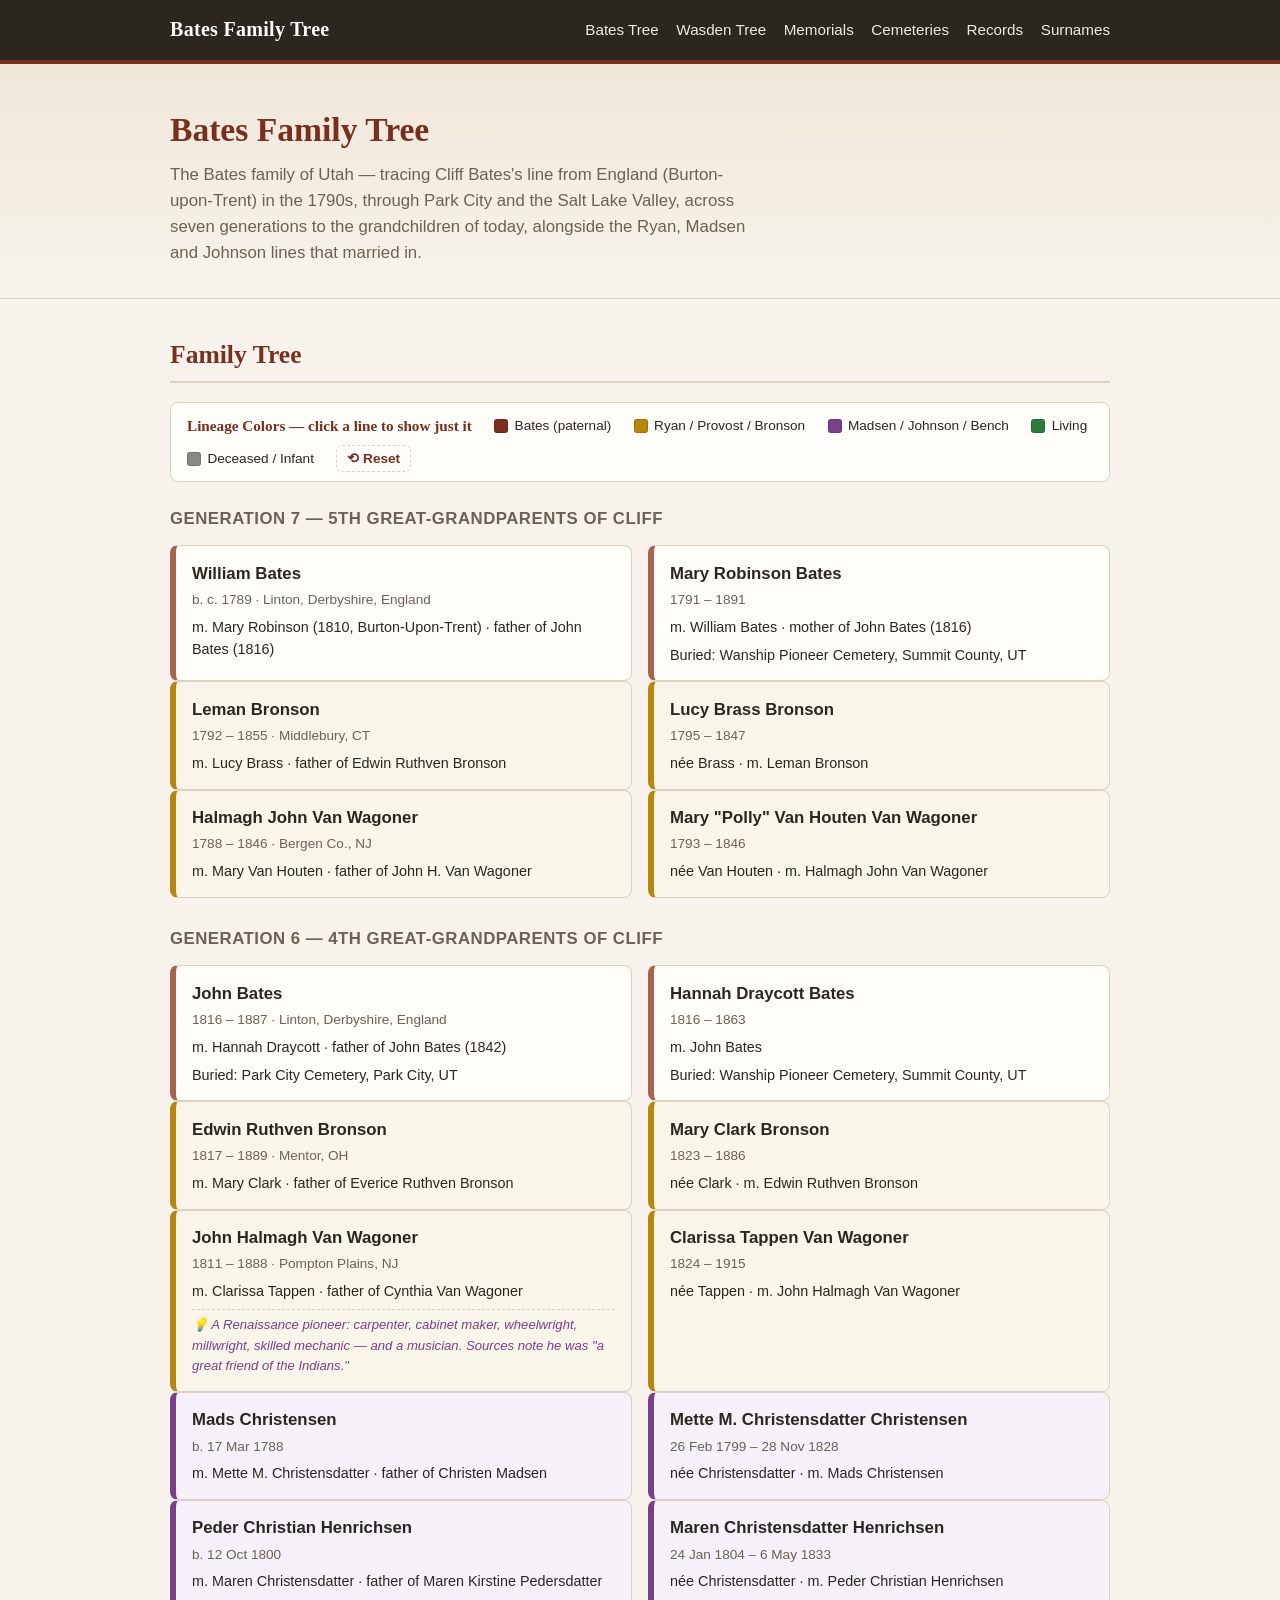
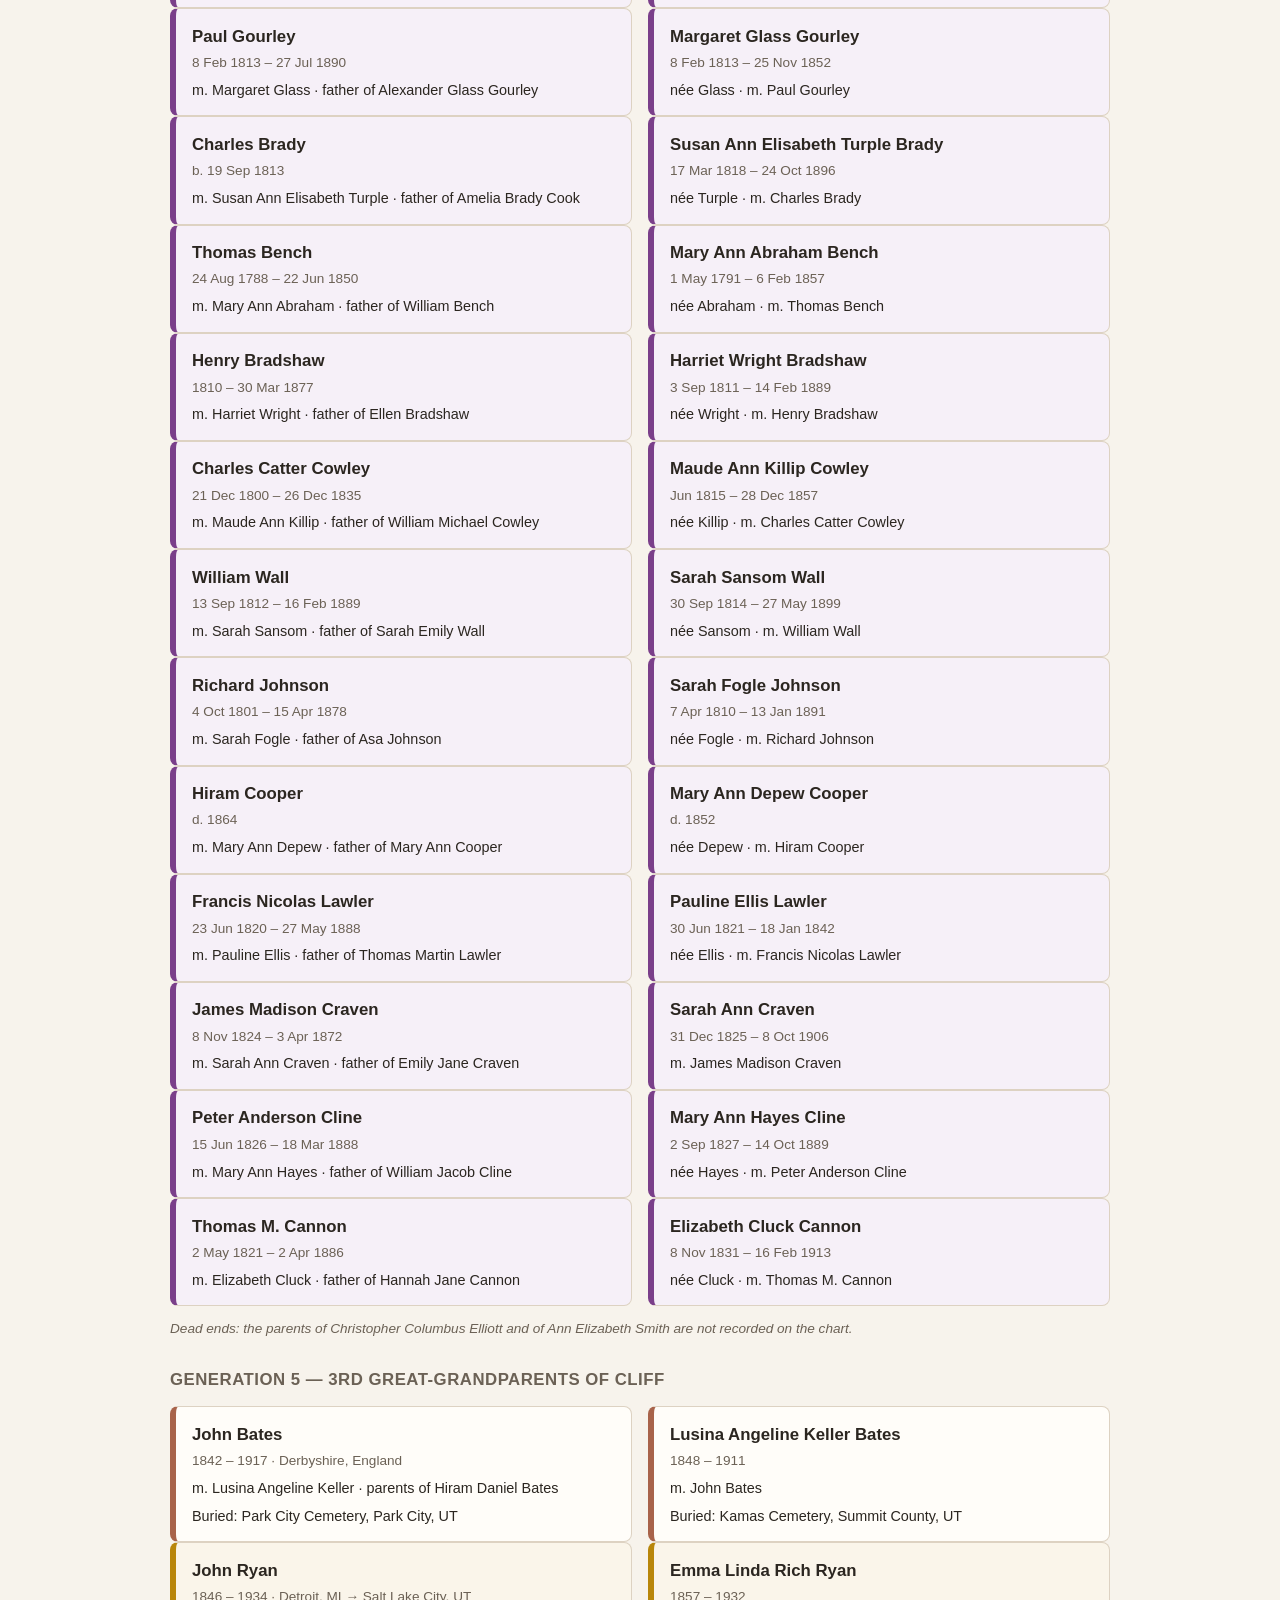
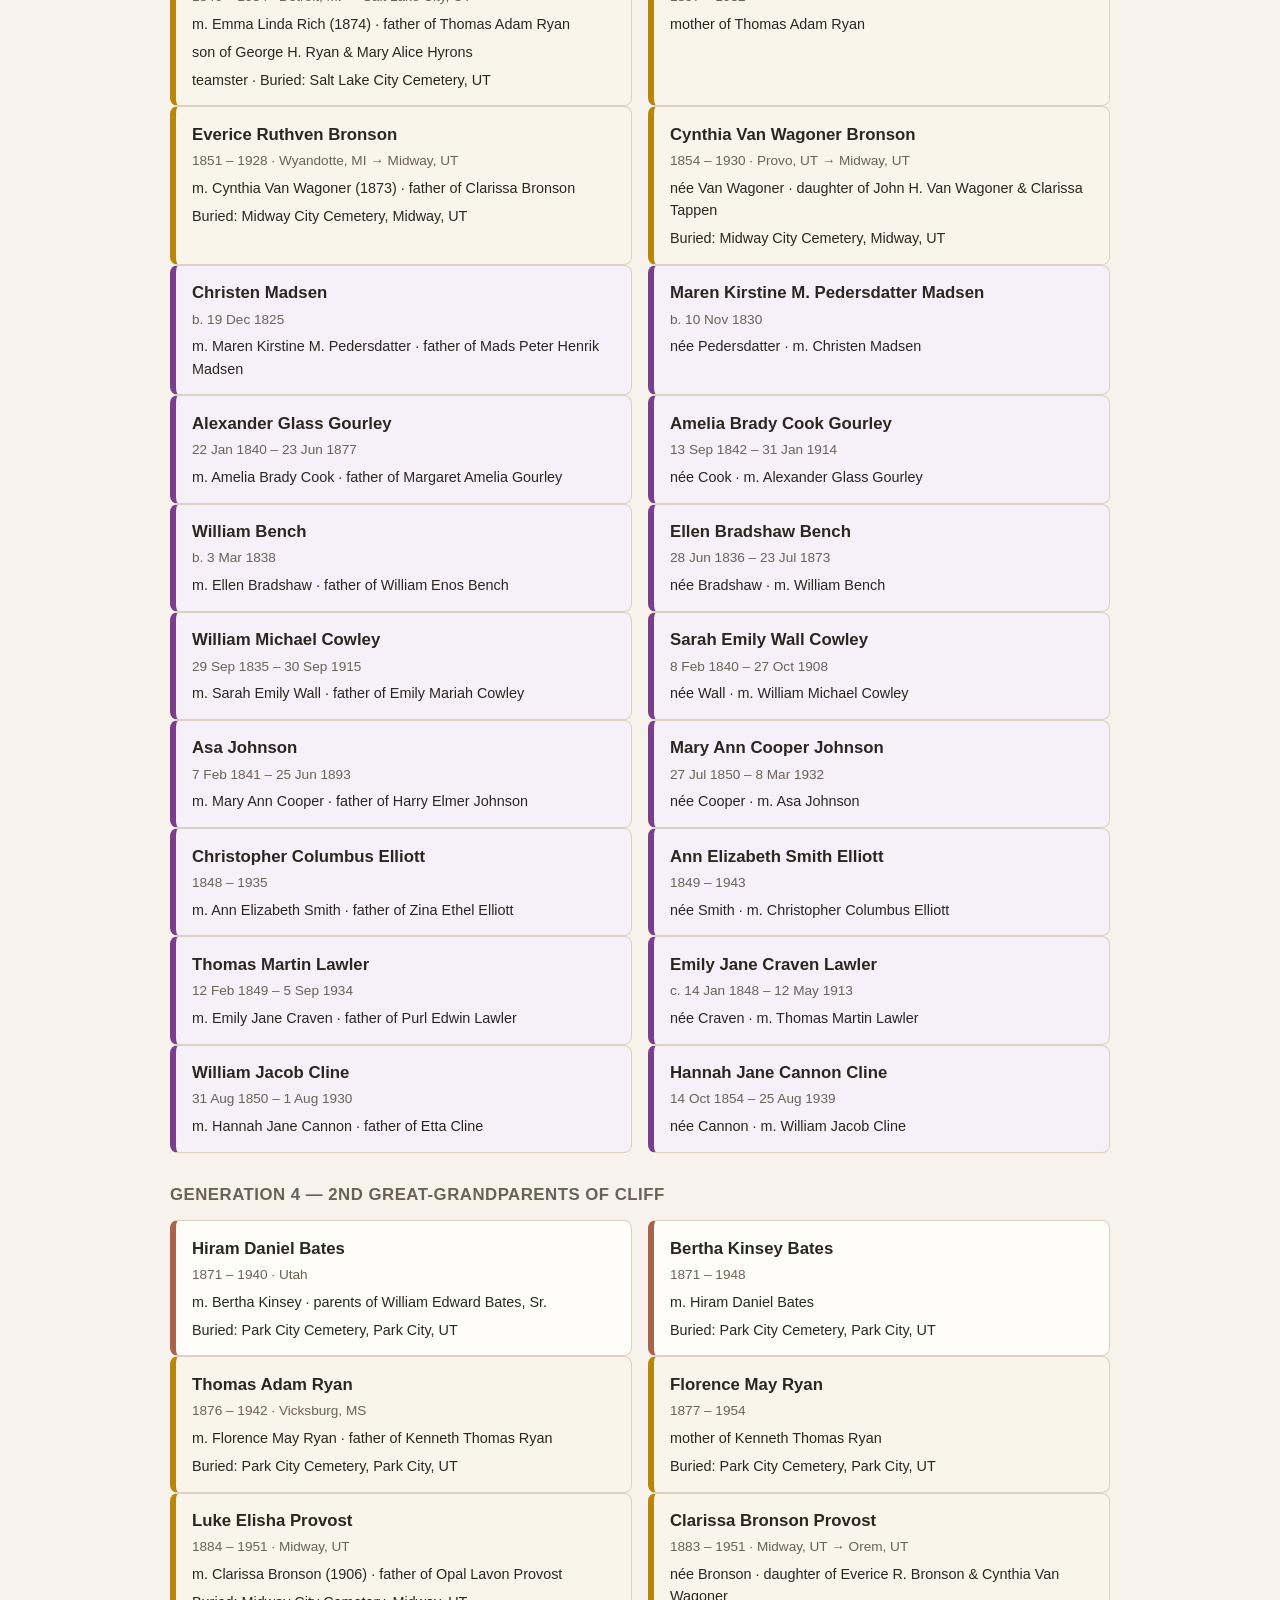
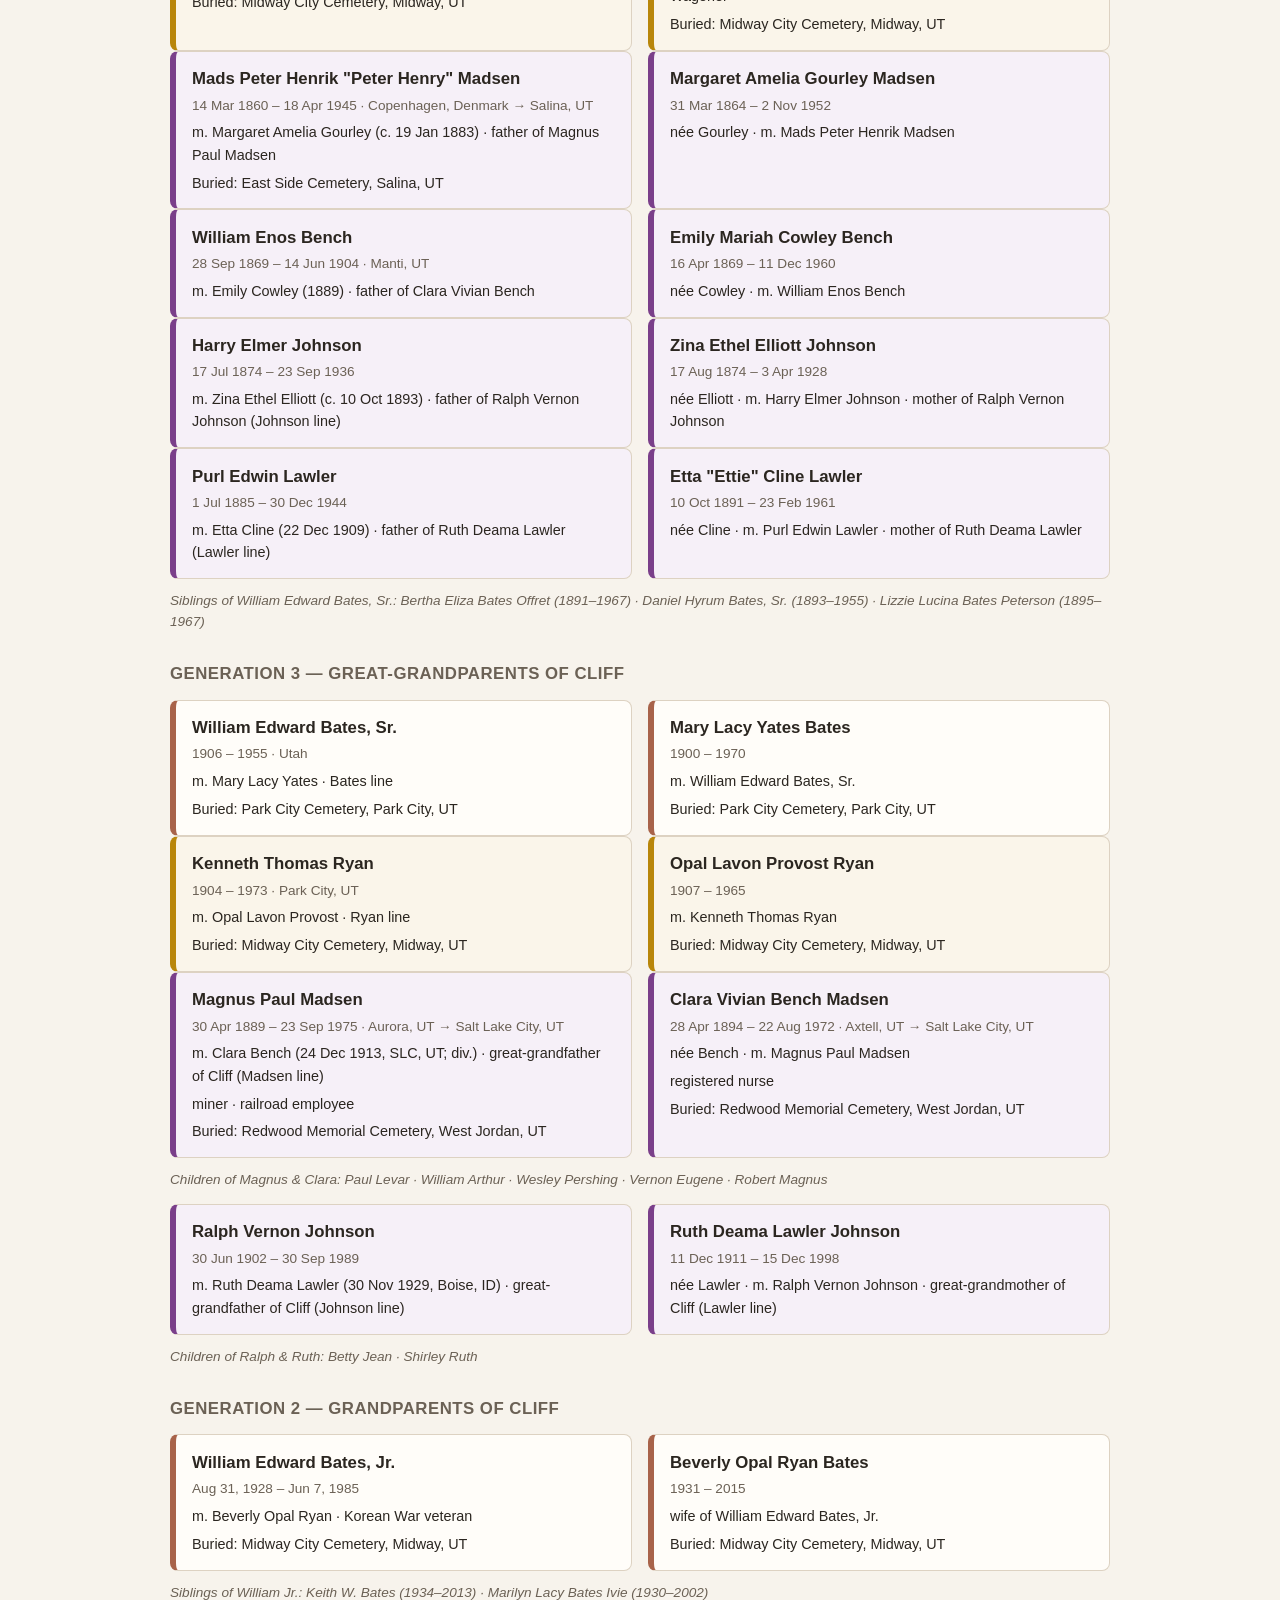
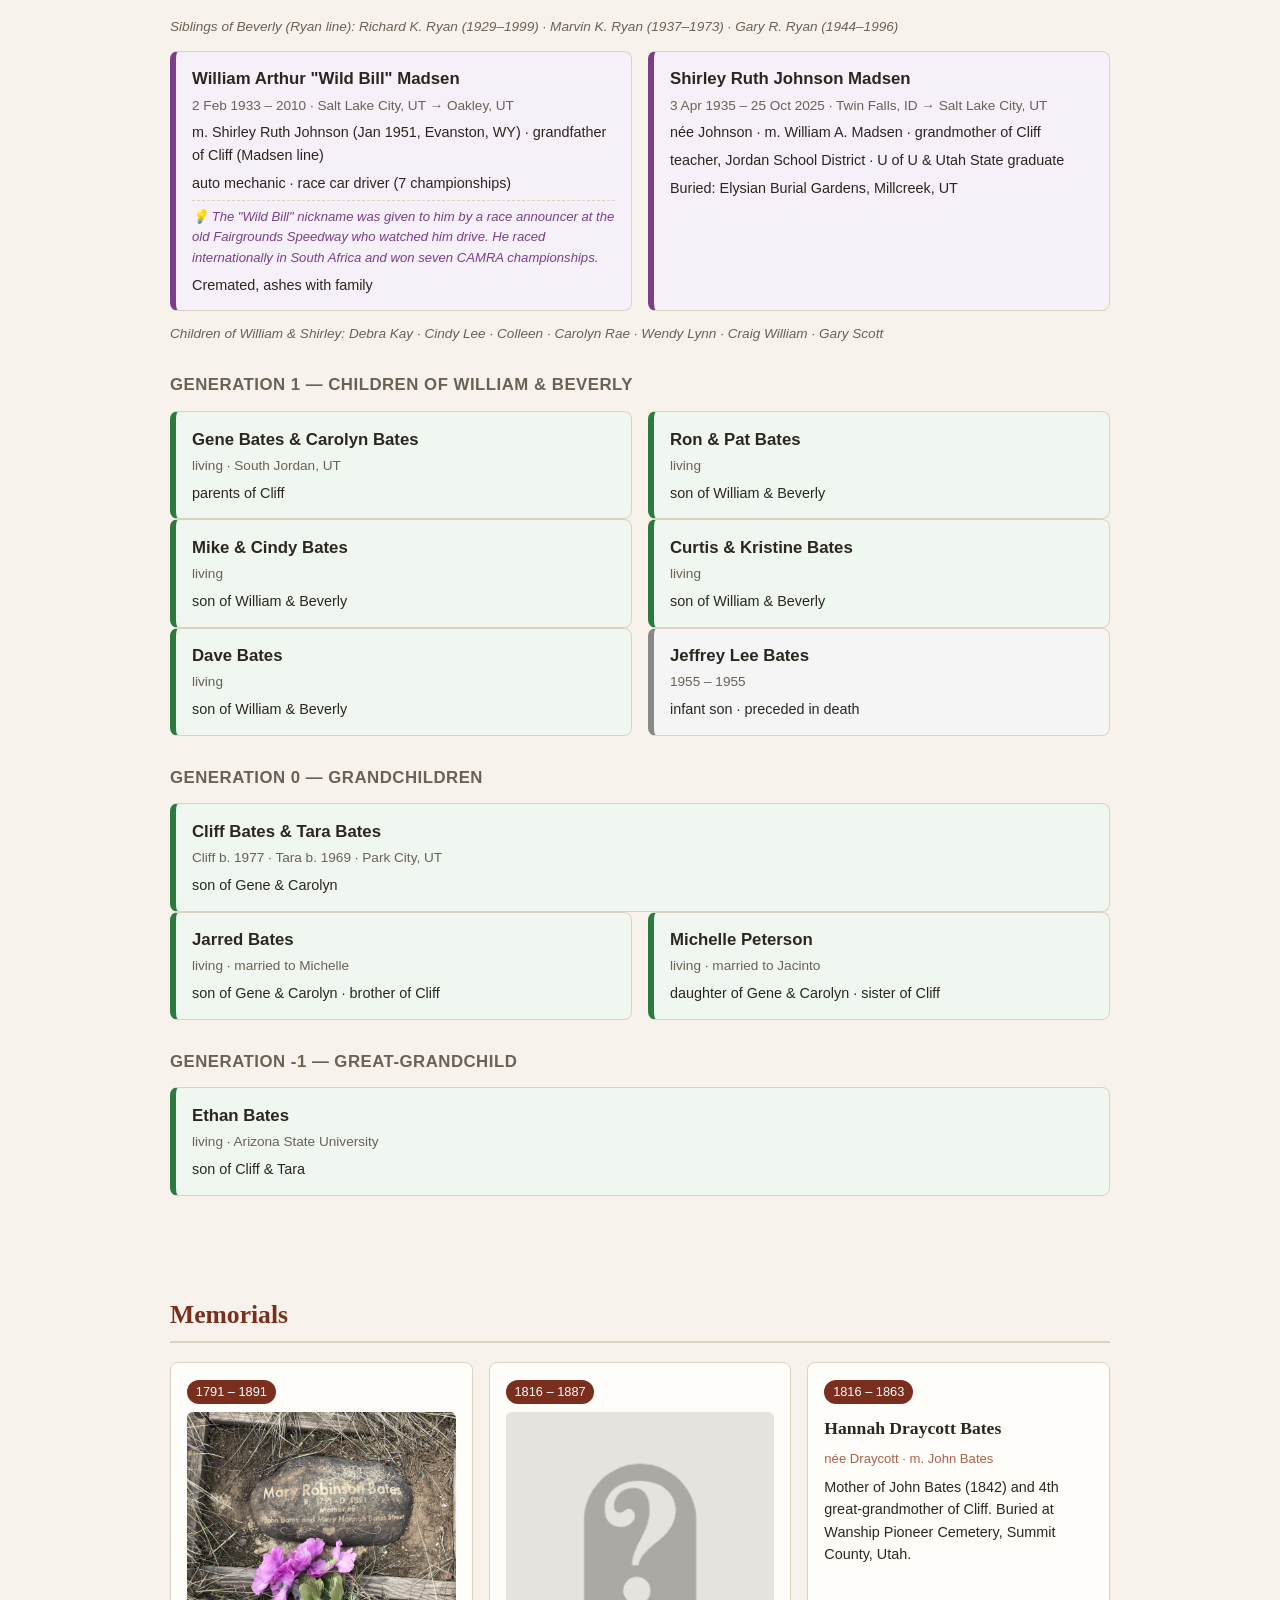
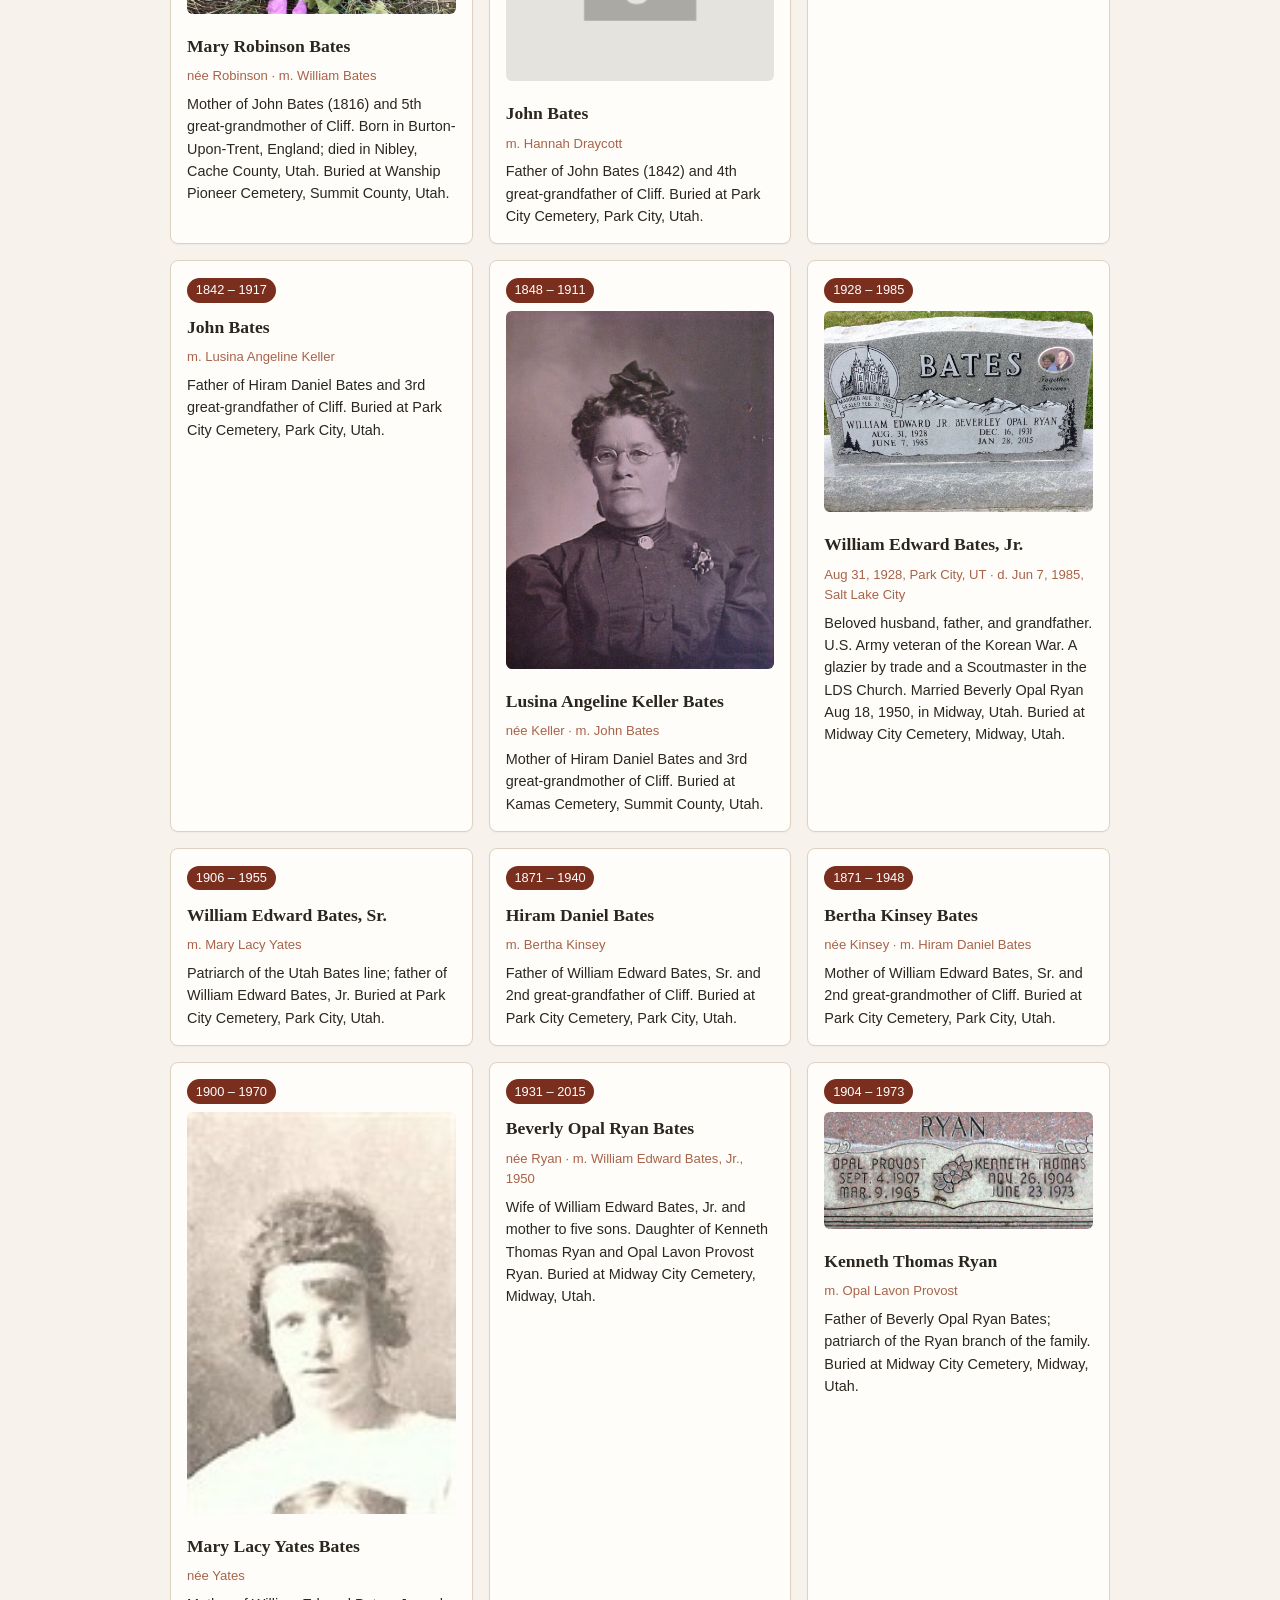
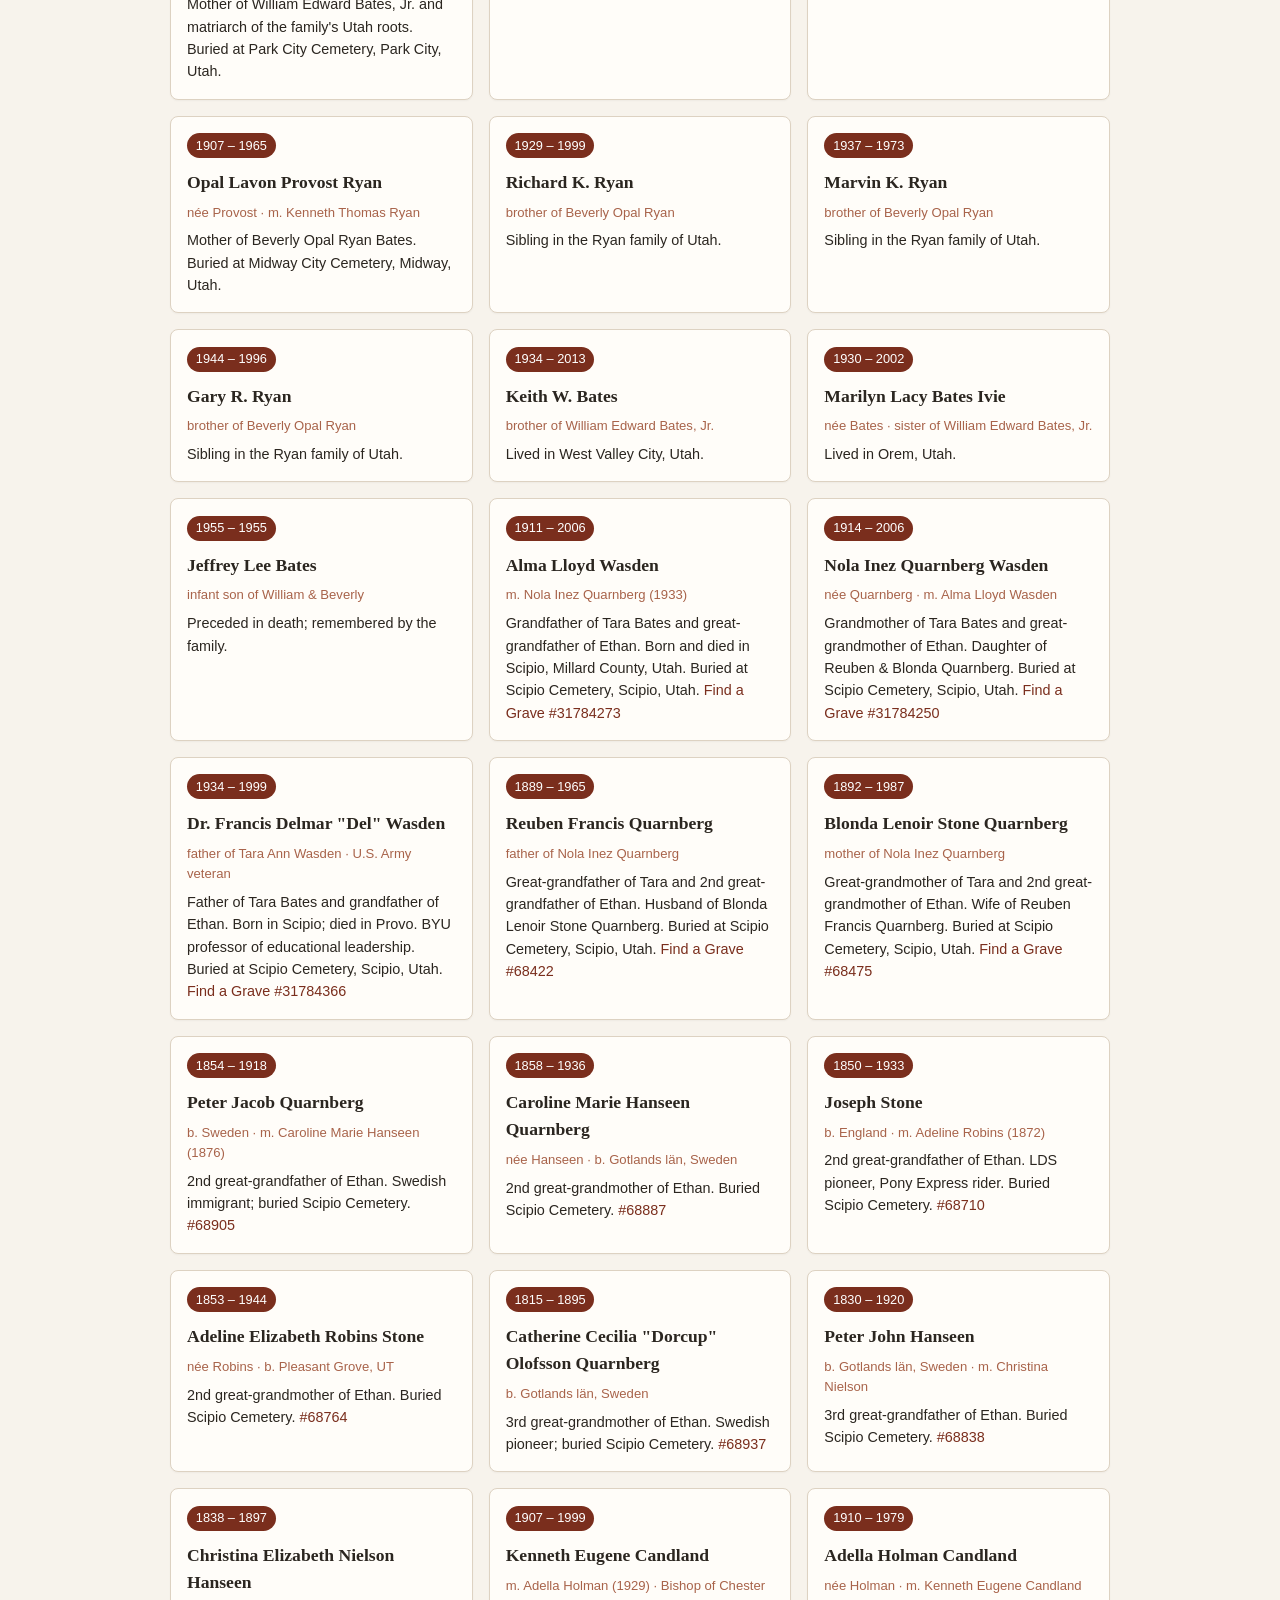
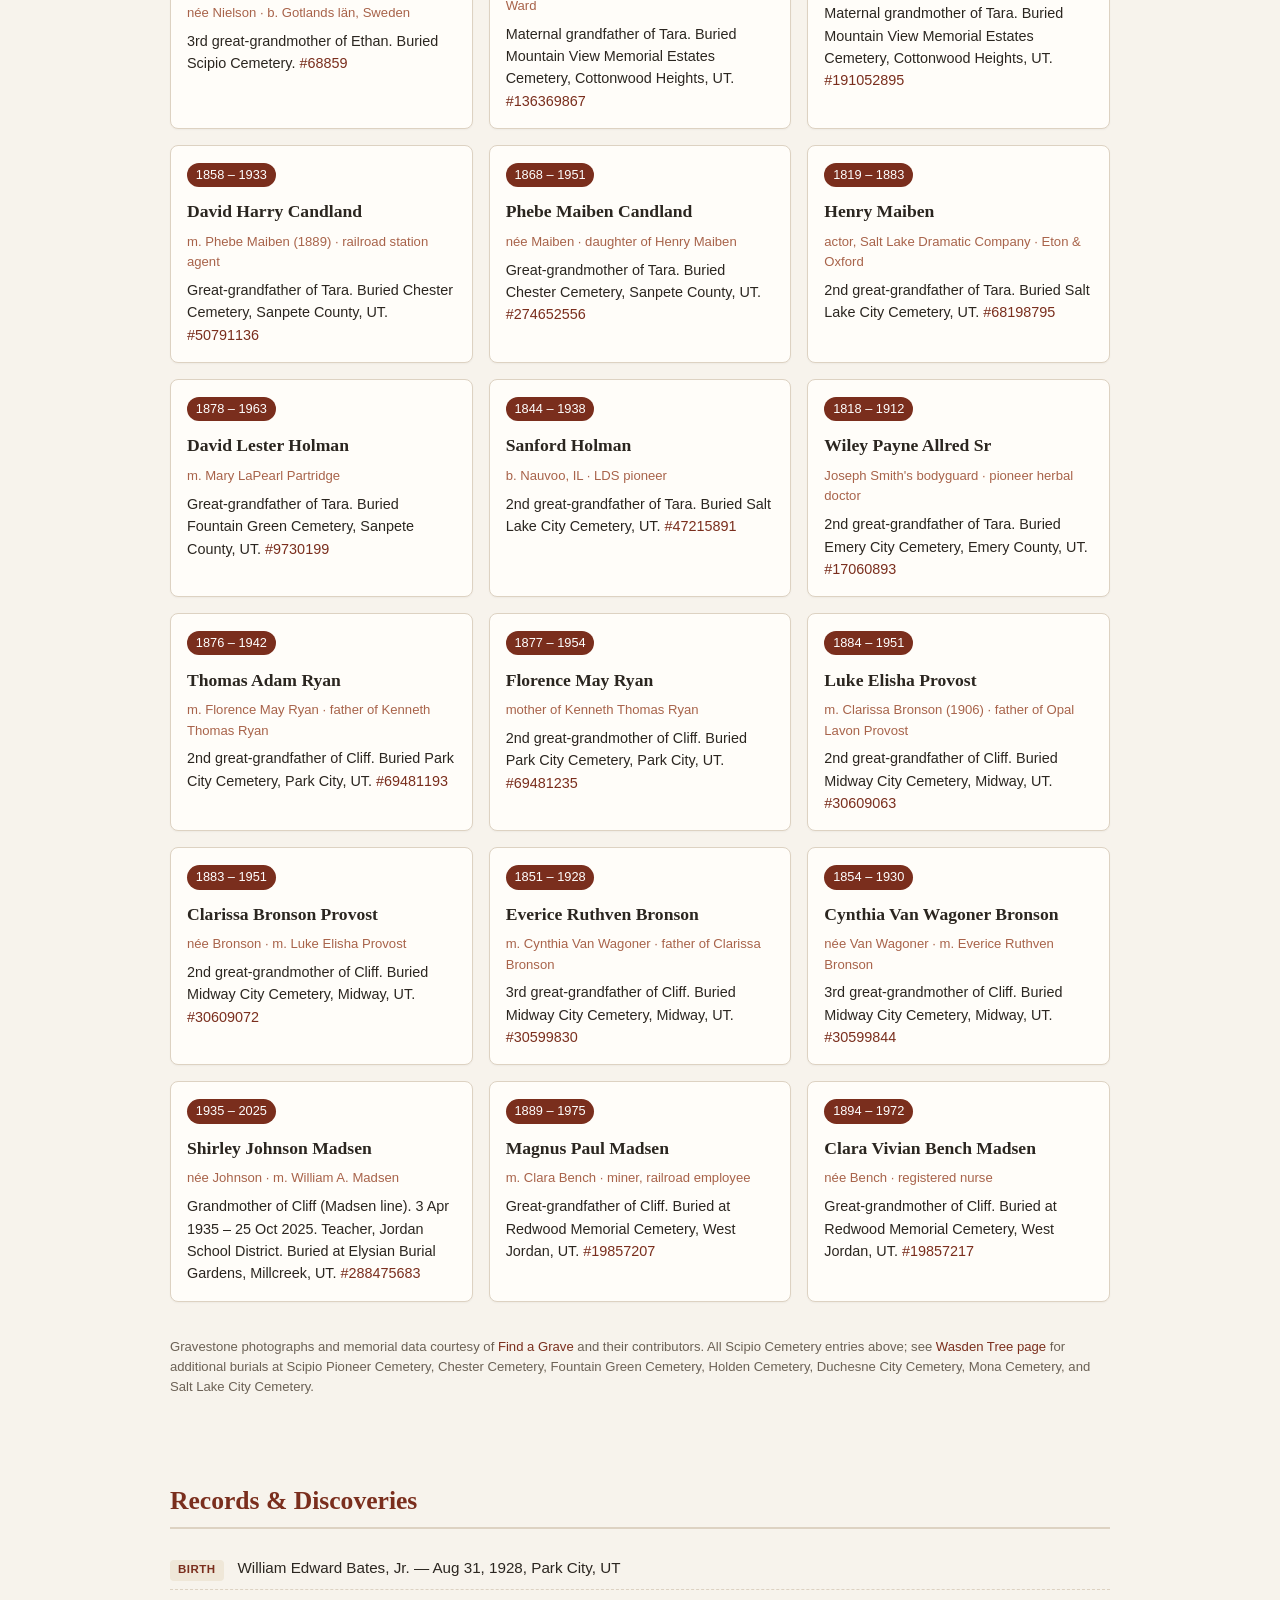
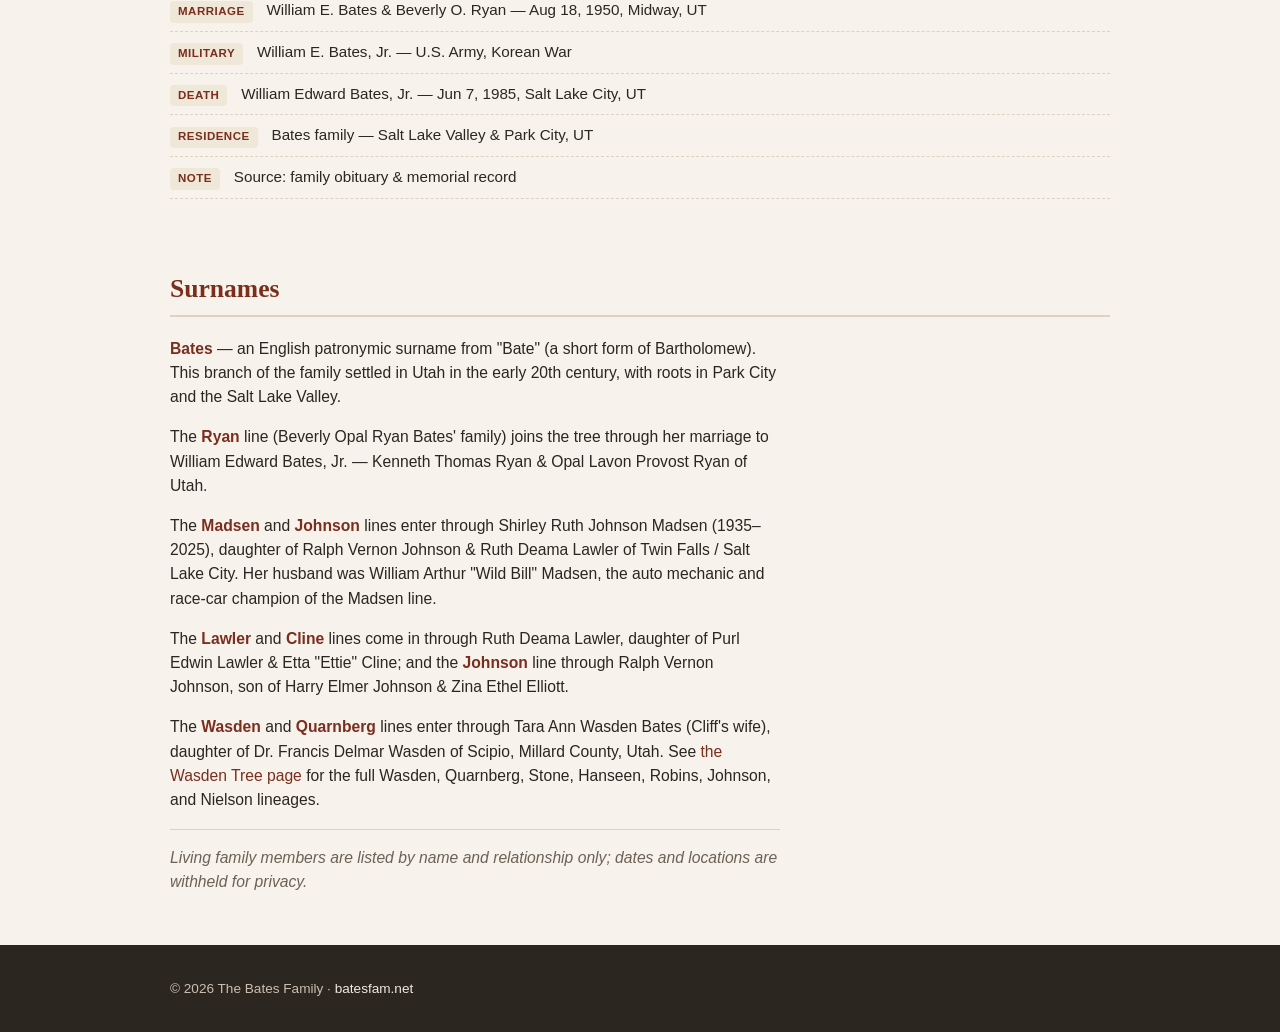
==== bates-family-tree.html @ 88d64c89 "Rename tree pages: genealogy.html -> bates-family-tree.html, tara-family.html -> wasden-family-tree." ====
<!DOCTYPE html>
<html lang="en">
<head>
  <meta charset="UTF-8" />
  <meta name="viewport" content="width=device-width, initial-scale=1.0" />
  <title>Bates Family Tree</title>
  <link rel="stylesheet" href="genealogy.css" />

<script data-goatcounter="https://cliffy2323.goatcounter.com/count" async src="//gc.zgo.at/count.js"></script></head>
<body>
  <header class="site-header">
    <div class="wrap">
      <a class="brand" href="/bates-family-tree.html">Bates Family Tree</a>
      <nav>
        <a href="#tree">Bates Tree</a>
        <a href="wasden-family-tree.html#tree">Wasden Tree</a>
        <a href="#memorials">Memorials</a>
        <a href="cemeteries.html">Cemeteries</a>
        <a href="#records">Records</a>
        <a href="#surnames">Surnames</a>
      </nav>
    </div>
  </header>

  <section class="hero">
    <div class="wrap">
      <h1>Bates Family Tree</h1>
      <p class="tagline">
        The Bates family of Utah — tracing Cliff Bates's line from England
        (Burton-upon-Trent) in the 1790s, through Park City and the Salt Lake
        Valley, across seven generations to the grandchildren of today, alongside
        the Ryan, Madsen and Johnson lines that married in.
      </p>
    </div>
  </section>

  <section id="tree" class="tree">
    <div class="wrap">
      <h2>Family Tree</h2>

      <div class="legend">
        <h4>Lineage Colors <span class="hint">— click a line to show just it</span></h4>
        <span data-line="bates"><i class="swatch-bates"></i> Bates (paternal)</span>
        <span data-line="ryan"><i class="swatch-ryan"></i> Ryan / Provost / Bronson</span>
        <span data-line="madsen"><i class="swatch-madsen"></i> Madsen / Johnson / Bench</span>
        <span data-line="living"><i class="swatch-living"></i> Living</span>
        <span data-line="deceased"><i class="swatch-deceased"></i> Deceased / Infant</span>
        <span class="legend-reset" title="Show all lines">⟲ Reset</span>
      </div>

      <div class="gen">
        <h3>Generation 7 — 5th Great-Grandparents of Cliff</h3>
        <div class="couple">
          <div class="node">
            <span class="name">William Bates</span>
            <span class="meta">b. c. 1789 · Linton, Derbyshire, England</span>
            <span class="rel">m. Mary Robinson (1810, Burton-Upon-Trent) · father of John Bates (1816)</span>
          </div>
          <div class="node">
            <span class="name">Mary Robinson Bates</span>
            <span class="meta">1791 – 1891</span>
            <span class="rel">m. William Bates · mother of John Bates (1816)</span>
            <span class="rel">Buried: Wanship Pioneer Cemetery, Summit County, UT</span>
          </div>
        </div>
        <div class="couple">
          <div class="node ryan">
            <span class="name">Leman Bronson</span>
            <span class="meta">1792 – 1855 · Middlebury, CT</span>
            <span class="rel">m. Lucy Brass · father of Edwin Ruthven Bronson</span>
          </div>
          <div class="node ryan">
            <span class="name">Lucy Brass Bronson</span>
            <span class="meta">1795 – 1847</span>
            <span class="rel">née Brass · m. Leman Bronson</span>
          </div>
        </div>
        <div class="couple">
          <div class="node ryan">
            <span class="name">Halmagh John Van Wagoner</span>
            <span class="meta">1788 – 1846 · Bergen Co., NJ</span>
            <span class="rel">m. Mary Van Houten · father of John H. Van Wagoner</span>
          </div>
          <div class="node ryan">
            <span class="name">Mary "Polly" Van Houten Van Wagoner</span>
            <span class="meta">1793 – 1846</span>
            <span class="rel">née Van Houten · m. Halmagh John Van Wagoner</span>
          </div>
        </div>
      </div>

      <div class="gen">
        <h3>Generation 6 — 4th Great-Grandparents of Cliff</h3>
        <div class="couple">
          <div class="node">
            <span class="name">John Bates</span>
            <span class="meta">1816 – 1887 · Linton, Derbyshire, England</span>
            <span class="rel">m. Hannah Draycott · father of John Bates (1842)</span>
            <span class="rel">Buried: Park City Cemetery, Park City, UT</span>
          </div>
          <div class="node">
            <span class="name">Hannah Draycott Bates</span>
            <span class="meta">1816 – 1863</span>
            <span class="rel">m. John Bates</span>
            <span class="rel">Buried: Wanship Pioneer Cemetery, Summit County, UT</span>
          </div>
        </div>
        <div class="couple">
          <div class="node ryan">
            <span class="name">Edwin Ruthven Bronson</span>
            <span class="meta">1817 – 1889 · Mentor, OH</span>
            <span class="rel">m. Mary Clark · father of Everice Ruthven Bronson</span>
          </div>
          <div class="node ryan">
            <span class="name">Mary Clark Bronson</span>
            <span class="meta">1823 – 1886</span>
            <span class="rel">née Clark · m. Edwin Ruthven Bronson</span>
          </div>
        </div>
        <div class="couple">
          <div class="node ryan">
            <span class="name">John Halmagh Van Wagoner</span>
            <span class="meta">1811 – 1888 · Pompton Plains, NJ</span>
            <span class="rel">m. Clarissa Tappen · father of Cynthia Van Wagoner</span>
            <span class="trivia">💡 A Renaissance pioneer: carpenter, cabinet maker, wheelwright, millwright, skilled mechanic — and a musician. Sources note he was "a great friend of the Indians."</span>
          </div>
          <div class="node ryan">
            <span class="name">Clarissa Tappen Van Wagoner</span>
            <span class="meta">1824 – 1915</span>
            <span class="rel">née Tappen · m. John Halmagh Van Wagoner</span>
          </div>
        </div>
        <div class="couple">
          <div class="node madsen">
            <span class="name">Mads Christensen</span>
            <span class="meta">b. 17 Mar 1788</span>
            <span class="rel">m. Mette M. Christensdatter · father of Christen Madsen</span>
          </div>
          <div class="node madsen">
            <span class="name">Mette M. Christensdatter Christensen</span>
            <span class="meta">26 Feb 1799 – 28 Nov 1828</span>
            <span class="rel">née Christensdatter · m. Mads Christensen</span>
          </div>
        </div>
        <div class="couple">
          <div class="node madsen">
            <span class="name">Peder Christian Henrichsen</span>
            <span class="meta">b. 12 Oct 1800</span>
            <span class="rel">m. Maren Christensdatter · father of Maren Kirstine Pedersdatter</span>
          </div>
          <div class="node madsen">
            <span class="name">Maren Christensdatter Henrichsen</span>
            <span class="meta">24 Jan 1804 – 6 May 1833</span>
            <span class="rel">née Christensdatter · m. Peder Christian Henrichsen</span>
          </div>
        </div>
        <div class="couple">
          <div class="node madsen">
            <span class="name">Paul Gourley</span>
            <span class="meta">8 Feb 1813 – 27 Jul 1890</span>
            <span class="rel">m. Margaret Glass · father of Alexander Glass Gourley</span>
          </div>
          <div class="node madsen">
            <span class="name">Margaret Glass Gourley</span>
            <span class="meta">8 Feb 1813 – 25 Nov 1852</span>
            <span class="rel">née Glass · m. Paul Gourley</span>
          </div>
        </div>
        <div class="couple">
          <div class="node madsen">
            <span class="name">Charles Brady</span>
            <span class="meta">b. 19 Sep 1813</span>
            <span class="rel">m. Susan Ann Elisabeth Turple · father of Amelia Brady Cook</span>
          </div>
          <div class="node madsen">
            <span class="name">Susan Ann Elisabeth Turple Brady</span>
            <span class="meta">17 Mar 1818 – 24 Oct 1896</span>
            <span class="rel">née Turple · m. Charles Brady</span>
          </div>
        </div>
        <div class="couple">
          <div class="node madsen">
            <span class="name">Thomas Bench</span>
            <span class="meta">24 Aug 1788 – 22 Jun 1850</span>
            <span class="rel">m. Mary Ann Abraham · father of William Bench</span>
          </div>
          <div class="node madsen">
            <span class="name">Mary Ann Abraham Bench</span>
            <span class="meta">1 May 1791 – 6 Feb 1857</span>
            <span class="rel">née Abraham · m. Thomas Bench</span>
          </div>
        </div>
        <div class="couple">
          <div class="node madsen">
            <span class="name">Henry Bradshaw</span>
            <span class="meta">1810 – 30 Mar 1877</span>
            <span class="rel">m. Harriet Wright · father of Ellen Bradshaw</span>
          </div>
          <div class="node madsen">
            <span class="name">Harriet Wright Bradshaw</span>
            <span class="meta">3 Sep 1811 – 14 Feb 1889</span>
            <span class="rel">née Wright · m. Henry Bradshaw</span>
          </div>
        </div>
        <div class="couple">
          <div class="node madsen">
            <span class="name">Charles Catter Cowley</span>
            <span class="meta">21 Dec 1800 – 26 Dec 1835</span>
            <span class="rel">m. Maude Ann Killip · father of William Michael Cowley</span>
          </div>
          <div class="node madsen">
            <span class="name">Maude Ann Killip Cowley</span>
            <span class="meta">Jun 1815 – 28 Dec 1857</span>
            <span class="rel">née Killip · m. Charles Catter Cowley</span>
          </div>
        </div>
        <div class="couple">
          <div class="node madsen">
            <span class="name">William Wall</span>
            <span class="meta">13 Sep 1812 – 16 Feb 1889</span>
            <span class="rel">m. Sarah Sansom · father of Sarah Emily Wall</span>
          </div>
          <div class="node madsen">
            <span class="name">Sarah Sansom Wall</span>
            <span class="meta">30 Sep 1814 – 27 May 1899</span>
            <span class="rel">née Sansom · m. William Wall</span>
          </div>
        </div>
        <div class="couple">
          <div class="node madsen">
            <span class="name">Richard Johnson</span>
            <span class="meta">4 Oct 1801 – 15 Apr 1878</span>
            <span class="rel">m. Sarah Fogle · father of Asa Johnson</span>
          </div>
          <div class="node madsen">
            <span class="name">Sarah Fogle Johnson</span>
            <span class="meta">7 Apr 1810 – 13 Jan 1891</span>
            <span class="rel">née Fogle · m. Richard Johnson</span>
          </div>
        </div>
        <div class="couple">
          <div class="node madsen">
            <span class="name">Hiram Cooper</span>
            <span class="meta">d. 1864</span>
            <span class="rel">m. Mary Ann Depew · father of Mary Ann Cooper</span>
          </div>
          <div class="node madsen">
            <span class="name">Mary Ann Depew Cooper</span>
            <span class="meta">d. 1852</span>
            <span class="rel">née Depew · m. Hiram Cooper</span>
          </div>
        </div>
        <div class="couple">
          <div class="node madsen">
            <span class="name">Francis Nicolas Lawler</span>
            <span class="meta">23 Jun 1820 – 27 May 1888</span>
            <span class="rel">m. Pauline Ellis · father of Thomas Martin Lawler</span>
          </div>
          <div class="node madsen">
            <span class="name">Pauline Ellis Lawler</span>
            <span class="meta">30 Jun 1821 – 18 Jan 1842</span>
            <span class="rel">née Ellis · m. Francis Nicolas Lawler</span>
          </div>
        </div>
        <div class="couple">
          <div class="node madsen">
            <span class="name">James Madison Craven</span>
            <span class="meta">8 Nov 1824 – 3 Apr 1872</span>
            <span class="rel">m. Sarah Ann Craven · father of Emily Jane Craven</span>
          </div>
          <div class="node madsen">
            <span class="name">Sarah Ann Craven</span>
            <span class="meta">31 Dec 1825 – 8 Oct 1906</span>
            <span class="rel">m. James Madison Craven</span>
          </div>
        </div>
        <div class="couple">
          <div class="node madsen">
            <span class="name">Peter Anderson Cline</span>
            <span class="meta">15 Jun 1826 – 18 Mar 1888</span>
            <span class="rel">m. Mary Ann Hayes · father of William Jacob Cline</span>
          </div>
          <div class="node madsen">
            <span class="name">Mary Ann Hayes Cline</span>
            <span class="meta">2 Sep 1827 – 14 Oct 1889</span>
            <span class="rel">née Hayes · m. Peter Anderson Cline</span>
          </div>
        </div>
        <div class="couple">
          <div class="node madsen">
            <span class="name">Thomas M. Cannon</span>
            <span class="meta">2 May 1821 – 2 Apr 1886</span>
            <span class="rel">m. Elizabeth Cluck · father of Hannah Jane Cannon</span>
          </div>
          <div class="node madsen">
            <span class="name">Elizabeth Cluck Cannon</span>
            <span class="meta">8 Nov 1831 – 16 Feb 1913</span>
            <span class="rel">née Cluck · m. Thomas M. Cannon</span>
          </div>
        </div>
        <p class="sibnote">Dead ends: the parents of Christopher Columbus Elliott and of Ann Elizabeth Smith are not recorded on the chart.</p>
      </div>

      <div class="gen">
        <h3>Generation 5 — 3rd Great-Grandparents of Cliff</h3>
        <div class="couple">
          <div class="node">
            <span class="name">John Bates</span>
            <span class="meta">1842 – 1917 · Derbyshire, England</span>
            <span class="rel">m. Lusina Angeline Keller · parents of Hiram Daniel Bates</span>
            <span class="rel">Buried: Park City Cemetery, Park City, UT</span>
          </div>
          <div class="node">
            <span class="name">Lusina Angeline Keller Bates</span>
            <span class="meta">1848 – 1911</span>
            <span class="rel">m. John Bates</span>
            <span class="rel">Buried: Kamas Cemetery, Summit County, UT</span>
          </div>
        </div>
        <div class="couple">
          <div class="node ryan">
            <span class="name">John Ryan</span>
            <span class="meta">1846 – 1934 · Detroit, MI → Salt Lake City, UT</span>
            <span class="rel">m. Emma Linda Rich (1874) · father of Thomas Adam Ryan</span>
            <span class="rel">son of George H. Ryan &amp; Mary Alice Hyrons</span>
            <span class="rel">teamster · Buried: Salt Lake City Cemetery, UT</span>
          </div>
          <div class="node ryan">
            <span class="name">Emma Linda Rich Ryan</span>
            <span class="meta">1857 – 1932</span>
            <span class="rel">mother of Thomas Adam Ryan</span>
          </div>
        </div>
        <div class="couple">
          <div class="node ryan">
            <span class="name">Everice Ruthven Bronson</span>
            <span class="meta">1851 – 1928 · Wyandotte, MI → Midway, UT</span>
            <span class="rel">m. Cynthia Van Wagoner (1873) · father of Clarissa Bronson</span>
            <span class="rel">Buried: Midway City Cemetery, Midway, UT</span>
          </div>
          <div class="node ryan">
            <span class="name">Cynthia Van Wagoner Bronson</span>
            <span class="meta">1854 – 1930 · Provo, UT → Midway, UT</span>
            <span class="rel">née Van Wagoner · daughter of John H. Van Wagoner &amp; Clarissa Tappen</span>
            <span class="rel">Buried: Midway City Cemetery, Midway, UT</span>
          </div>
        </div>
        <div class="couple">
          <div class="node madsen">
            <span class="name">Christen Madsen</span>
            <span class="meta">b. 19 Dec 1825</span>
            <span class="rel">m. Maren Kirstine M. Pedersdatter · father of Mads Peter Henrik Madsen</span>
          </div>
          <div class="node madsen">
            <span class="name">Maren Kirstine M. Pedersdatter Madsen</span>
            <span class="meta">b. 10 Nov 1830</span>
            <span class="rel">née Pedersdatter · m. Christen Madsen</span>
          </div>
        </div>
        <div class="couple">
          <div class="node madsen">
            <span class="name">Alexander Glass Gourley</span>
            <span class="meta">22 Jan 1840 – 23 Jun 1877</span>
            <span class="rel">m. Amelia Brady Cook · father of Margaret Amelia Gourley</span>
          </div>
          <div class="node madsen">
            <span class="name">Amelia Brady Cook Gourley</span>
            <span class="meta">13 Sep 1842 – 31 Jan 1914</span>
            <span class="rel">née Cook · m. Alexander Glass Gourley</span>
          </div>
        </div>
        <div class="couple">
          <div class="node madsen">
            <span class="name">William Bench</span>
            <span class="meta">b. 3 Mar 1838</span>
            <span class="rel">m. Ellen Bradshaw · father of William Enos Bench</span>
          </div>
          <div class="node madsen">
            <span class="name">Ellen Bradshaw Bench</span>
            <span class="meta">28 Jun 1836 – 23 Jul 1873</span>
            <span class="rel">née Bradshaw · m. William Bench</span>
          </div>
        </div>
        <div class="couple">
          <div class="node madsen">
            <span class="name">William Michael Cowley</span>
            <span class="meta">29 Sep 1835 – 30 Sep 1915</span>
            <span class="rel">m. Sarah Emily Wall · father of Emily Mariah Cowley</span>
          </div>
          <div class="node madsen">
            <span class="name">Sarah Emily Wall Cowley</span>
            <span class="meta">8 Feb 1840 – 27 Oct 1908</span>
            <span class="rel">née Wall · m. William Michael Cowley</span>
          </div>
        </div>
        <div class="couple">
          <div class="node madsen">
            <span class="name">Asa Johnson</span>
            <span class="meta">7 Feb 1841 – 25 Jun 1893</span>
            <span class="rel">m. Mary Ann Cooper · father of Harry Elmer Johnson</span>
          </div>
          <div class="node madsen">
            <span class="name">Mary Ann Cooper Johnson</span>
            <span class="meta">27 Jul 1850 – 8 Mar 1932</span>
            <span class="rel">née Cooper · m. Asa Johnson</span>
          </div>
        </div>
        <div class="couple">
          <div class="node madsen">
            <span class="name">Christopher Columbus Elliott</span>
            <span class="meta">1848 – 1935</span>
            <span class="rel">m. Ann Elizabeth Smith · father of Zina Ethel Elliott</span>
          </div>
          <div class="node madsen">
            <span class="name">Ann Elizabeth Smith Elliott</span>
            <span class="meta">1849 – 1943</span>
            <span class="rel">née Smith · m. Christopher Columbus Elliott</span>
          </div>
        </div>
        <div class="couple">
          <div class="node madsen">
            <span class="name">Thomas Martin Lawler</span>
            <span class="meta">12 Feb 1849 – 5 Sep 1934</span>
            <span class="rel">m. Emily Jane Craven · father of Purl Edwin Lawler</span>
          </div>
          <div class="node madsen">
            <span class="name">Emily Jane Craven Lawler</span>
            <span class="meta">c. 14 Jan 1848 – 12 May 1913</span>
            <span class="rel">née Craven · m. Thomas Martin Lawler</span>
          </div>
        </div>
        <div class="couple">
          <div class="node madsen">
            <span class="name">William Jacob Cline</span>
            <span class="meta">31 Aug 1850 – 1 Aug 1930</span>
            <span class="rel">m. Hannah Jane Cannon · father of Etta Cline</span>
          </div>
          <div class="node madsen">
            <span class="name">Hannah Jane Cannon Cline</span>
            <span class="meta">14 Oct 1854 – 25 Aug 1939</span>
            <span class="rel">née Cannon · m. William Jacob Cline</span>
          </div>
        </div>
      </div>

      <div class="gen">
        <h3>Generation 4 — 2nd Great-Grandparents of Cliff</h3>
        <div class="couple">
          <div class="node">
            <span class="name">Hiram Daniel Bates</span>
            <span class="meta">1871 – 1940 · Utah</span>
            <span class="rel">m. Bertha Kinsey · parents of William Edward Bates, Sr.</span>
            <span class="rel">Buried: Park City Cemetery, Park City, UT</span>
          </div>
          <div class="node">
            <span class="name">Bertha Kinsey Bates</span>
            <span class="meta">1871 – 1948</span>
            <span class="rel">m. Hiram Daniel Bates</span>
            <span class="rel">Buried: Park City Cemetery, Park City, UT</span>
          </div>
        </div>
        <div class="couple">
          <div class="node ryan">
            <span class="name">Thomas Adam Ryan</span>
            <span class="meta">1876 – 1942 · Vicksburg, MS</span>
            <span class="rel">m. Florence May Ryan · father of Kenneth Thomas Ryan</span>
            <span class="rel">Buried: Park City Cemetery, Park City, UT</span>
          </div>
          <div class="node ryan">
            <span class="name">Florence May Ryan</span>
            <span class="meta">1877 – 1954</span>
            <span class="rel">mother of Kenneth Thomas Ryan</span>
            <span class="rel">Buried: Park City Cemetery, Park City, UT</span>
          </div>
        </div>
        <div class="couple">
          <div class="node ryan">
            <span class="name">Luke Elisha Provost</span>
            <span class="meta">1884 – 1951 · Midway, UT</span>
            <span class="rel">m. Clarissa Bronson (1906) · father of Opal Lavon Provost</span>
            <span class="rel">Buried: Midway City Cemetery, Midway, UT</span>
          </div>
          <div class="node ryan">
            <span class="name">Clarissa Bronson Provost</span>
            <span class="meta">1883 – 1951 · Midway, UT → Orem, UT</span>
            <span class="rel">née Bronson · daughter of Everice R. Bronson &amp; Cynthia Van Wagoner</span>
            <span class="rel">Buried: Midway City Cemetery, Midway, UT</span>
          </div>
        </div>
        <div class="couple">
          <div class="node madsen">
            <span class="name">Mads Peter Henrik "Peter Henry" Madsen</span>
            <span class="meta">14 Mar 1860 – 18 Apr 1945 · Copenhagen, Denmark → Salina, UT</span>
            <span class="rel">m. Margaret Amelia Gourley (c. 19 Jan 1883) · father of Magnus Paul Madsen</span>
            <span class="rel">Buried: East Side Cemetery, Salina, UT</span>
          </div>
          <div class="node madsen">
            <span class="name">Margaret Amelia Gourley Madsen</span>
            <span class="meta">31 Mar 1864 – 2 Nov 1952</span>
            <span class="rel">née Gourley · m. Mads Peter Henrik Madsen</span>
          </div>
        </div>
        <div class="couple">
          <div class="node madsen">
            <span class="name">William Enos Bench</span>
            <span class="meta">28 Sep 1869 – 14 Jun 1904 · Manti, UT</span>
            <span class="rel">m. Emily Cowley (1889) · father of Clara Vivian Bench</span>
          </div>
          <div class="node madsen">
            <span class="name">Emily Mariah Cowley Bench</span>
            <span class="meta">16 Apr 1869 – 11 Dec 1960</span>
            <span class="rel">née Cowley · m. William Enos Bench</span>
          </div>
        </div>
        <div class="couple">
          <div class="node madsen">
            <span class="name">Harry Elmer Johnson</span>
            <span class="meta">17 Jul 1874 – 23 Sep 1936</span>
            <span class="rel">m. Zina Ethel Elliott (c. 10 Oct 1893) · father of Ralph Vernon Johnson (Johnson line)</span>
          </div>
          <div class="node madsen">
            <span class="name">Zina Ethel Elliott Johnson</span>
            <span class="meta">17 Aug 1874 – 3 Apr 1928</span>
            <span class="rel">née Elliott · m. Harry Elmer Johnson · mother of Ralph Vernon Johnson</span>
          </div>
        </div>
        <div class="couple">
          <div class="node madsen">
            <span class="name">Purl Edwin Lawler</span>
            <span class="meta">1 Jul 1885 – 30 Dec 1944</span>
            <span class="rel">m. Etta Cline (22 Dec 1909) · father of Ruth Deama Lawler (Lawler line)</span>
          </div>
          <div class="node madsen">
            <span class="name">Etta "Ettie" Cline Lawler</span>
            <span class="meta">10 Oct 1891 – 23 Feb 1961</span>
            <span class="rel">née Cline · m. Purl Edwin Lawler · mother of Ruth Deama Lawler</span>
          </div>
        </div>
        <p class="sibnote">Siblings of William Edward Bates, Sr.: Bertha Eliza Bates Offret (1891–1967) · Daniel Hyrum Bates, Sr. (1893–1955) · Lizzie Lucina Bates Peterson (1895–1967)</p>
      </div>

      <div class="gen">
        <h3>Generation 3 — Great-Grandparents of Cliff</h3>
        <div class="couple">
          <div class="node">
            <span class="name">William Edward Bates, Sr.</span>
            <span class="meta">1906 – 1955 · Utah</span>
            <span class="rel">m. Mary Lacy Yates · Bates line</span>
            <span class="rel">Buried: Park City Cemetery, Park City, UT</span>
          </div>
          <div class="node">
            <span class="name">Mary Lacy Yates Bates</span>
            <span class="meta">1900 – 1970</span>
            <span class="rel">m. William Edward Bates, Sr.</span>
            <span class="rel">Buried: Park City Cemetery, Park City, UT</span>
          </div>
        </div>
        <div class="couple">
          <div class="node ryan">
            <span class="name">Kenneth Thomas Ryan</span>
            <span class="meta">1904 – 1973 · Park City, UT</span>
            <span class="rel">m. Opal Lavon Provost · Ryan line</span>
            <span class="rel">Buried: Midway City Cemetery, Midway, UT</span>
          </div>
          <div class="node ryan">
            <span class="name">Opal Lavon Provost Ryan</span>
            <span class="meta">1907 – 1965</span>
            <span class="rel">m. Kenneth Thomas Ryan</span>
            <span class="rel">Buried: Midway City Cemetery, Midway, UT</span>
          </div>
        </div>
        <div class="couple">
          <div class="node madsen">
            <span class="name">Magnus Paul Madsen</span>
            <span class="meta">30 Apr 1889 – 23 Sep 1975 · Aurora, UT → Salt Lake City, UT</span>
            <span class="rel">m. Clara Bench (24 Dec 1913, SLC, UT; div.) · great-grandfather of Cliff (Madsen line)</span>
            <span class="rel">miner · railroad employee</span>
            <span class="rel">Buried: Redwood Memorial Cemetery, West Jordan, UT</span>
          </div>
          <div class="node madsen">
            <span class="name">Clara Vivian Bench Madsen</span>
            <span class="meta">28 Apr 1894 – 22 Aug 1972 · Axtell, UT → Salt Lake City, UT</span>
            <span class="rel">née Bench · m. Magnus Paul Madsen</span>
            <span class="rel">registered nurse</span>
            <span class="rel">Buried: Redwood Memorial Cemetery, West Jordan, UT</span>
          </div>
        </div>
        <p class="sibnote">Children of Magnus &amp; Clara: Paul Levar · William Arthur · Wesley Pershing · Vernon Eugene · Robert Magnus</p>
        <div class="couple">
          <div class="node madsen">
            <span class="name">Ralph Vernon Johnson</span>
            <span class="meta">30 Jun 1902 – 30 Sep 1989</span>
            <span class="rel">m. Ruth Deama Lawler (30 Nov 1929, Boise, ID) · great-grandfather of Cliff (Johnson line)</span>
          </div>
          <div class="node madsen">
            <span class="name">Ruth Deama Lawler Johnson</span>
            <span class="meta">11 Dec 1911 – 15 Dec 1998</span>
            <span class="rel">née Lawler · m. Ralph Vernon Johnson · great-grandmother of Cliff (Lawler line)</span>
          </div>
        </div>
        <p class="sibnote">Children of Ralph &amp; Ruth: Betty Jean · Shirley Ruth</p>
      </div>

      <div class="gen">
        <h3>Generation 2 — Grandparents of Cliff</h3>
        <div class="couple">
          <div class="node">
            <span class="name">William Edward Bates, Jr.</span>
            <span class="meta">Aug 31, 1928 – Jun 7, 1985</span>
            <span class="rel">m. Beverly Opal Ryan · Korean War veteran</span>
            <span class="rel">Buried: Midway City Cemetery, Midway, UT</span>
          </div>
          <div class="node">
            <span class="name">Beverly Opal Ryan Bates</span>
            <span class="meta">1931 – 2015</span>
            <span class="rel">wife of William Edward Bates, Jr.</span>
            <span class="rel">Buried: Midway City Cemetery, Midway, UT</span>
          </div>
        </div>
        <p class="sibnote">Siblings of William Jr.: Keith W. Bates (1934–2013) · Marilyn Lacy Bates Ivie (1930–2002)</p>
        <p class="sibnote">Siblings of Beverly (Ryan line): Richard K. Ryan (1929–1999) · Marvin K. Ryan (1937–1973) · Gary R. Ryan (1944–1996)</p>
        <div class="couple">
          <div class="node madsen">
            <span class="name">William Arthur "Wild Bill" Madsen</span>
            <span class="meta">2 Feb 1933 – 2010 · Salt Lake City, UT → Oakley, UT</span>
            <span class="rel">m. Shirley Ruth Johnson (Jan 1951, Evanston, WY) · grandfather of Cliff (Madsen line)</span>
            <span class="rel">auto mechanic · race car driver (7 championships)</span>
            <span class="trivia">💡 The "Wild Bill" nickname was given to him by a race announcer at the old Fairgrounds Speedway who watched him drive. He raced internationally in South Africa and won seven CAMRA championships.</span>
            <span class="rel">Cremated, ashes with family</span>
          </div>
          <div class="node madsen">
            <span class="name">Shirley Ruth Johnson Madsen</span>
            <span class="meta">3 Apr 1935 – 25 Oct 2025 · Twin Falls, ID → Salt Lake City, UT</span>
            <span class="rel">née Johnson · m. William A. Madsen · grandmother of Cliff</span>
            <span class="rel">teacher, Jordan School District · U of U &amp; Utah State graduate</span>
            <span class="rel">Buried: Elysian Burial Gardens, Millcreek, UT</span>
          </div>
        </div>
        <p class="sibnote">Children of William &amp; Shirley: Debra Kay · Cindy Lee · Colleen · Carolyn Rae · Wendy Lynn · Craig William · Gary Scott</p>
      </div>

      <div class="gen">
        <h3>Generation 1 — Children of William &amp; Beverly</h3>
        <div class="couple">
          <div class="node child">
            <span class="name">Gene Bates &amp; Carolyn Bates</span>
            <span class="meta">living · South Jordan, UT</span>
            <span class="rel">parents of Cliff</span>
          </div>
          <div class="node child">
            <span class="name">Ron &amp; Pat Bates</span>
            <span class="meta">living</span>
            <span class="rel">son of William &amp; Beverly</span>
          </div>
        </div>
        <div class="couple">
          <div class="node child">
            <span class="name">Mike &amp; Cindy Bates</span>
            <span class="meta">living</span>
            <span class="rel">son of William &amp; Beverly</span>
          </div>
          <div class="node child">
            <span class="name">Curtis &amp; Kristine Bates</span>
            <span class="meta">living</span>
            <span class="rel">son of William &amp; Beverly</span>
          </div>
        </div>
        <div class="couple">
          <div class="node child">
            <span class="name">Dave Bates</span>
            <span class="meta">living</span>
            <span class="rel">son of William &amp; Beverly</span>
          </div>
          <div class="node deceased">
            <span class="name">Jeffrey Lee Bates</span>
            <span class="meta">1955 – 1955</span>
            <span class="rel">infant son · preceded in death</span>
          </div>
        </div>
      </div>

      <div class="gen">
        <h3>Generation 0 — Grandchildren</h3>
        <div class="couple">
          <div class="node child">
            <span class="name">Cliff Bates &amp; Tara Bates</span>
            <span class="meta">Cliff b. 1977 · Tara b. 1969 · Park City, UT</span>
            <span class="rel">son of Gene &amp; Carolyn</span>
          </div>
        </div>
        <div class="couple">
          <div class="node child">
            <span class="name">Jarred Bates</span>
            <span class="meta">living · married to Michelle</span>
            <span class="rel">son of Gene &amp; Carolyn · brother of Cliff</span>
          </div>
          <div class="node child">
            <span class="name">Michelle Peterson</span>
            <span class="meta">living · married to Jacinto</span>
            <span class="rel">daughter of Gene &amp; Carolyn · sister of Cliff</span>
          </div>
        </div>
      </div>

      <div class="gen">
        <h3>Generation -1 — Great-Grandchild</h3>
        <div class="couple">
          <div class="node child">
            <span class="name">Ethan Bates</span>
            <span class="meta">living · Arizona State University</span>
            <span class="rel">son of Cliff &amp; Tara</span>
          </div>
        </div>
      </div>
    </div>
  </section>

  <section id="memorials" class="memorials">
    <div class="wrap">
      <h2>Memorials</h2>
      <div class="cards">
        <article class="card memorial">
          <div class="stone">1791 – 1891</div>
                    <img class="grave" src="images/mary_robinson_bates.jpeg" alt="Portrait of Mary Robinson Bates" loading="lazy" />
<h3>Mary Robinson Bates</h3>
          <p class="meta">née Robinson · m. William Bates</p>
          <p>Mother of John Bates (1816) and 5th great-grandmother of Cliff. Born in Burton-Upon-Trent, England; died in Nibley, Cache County, Utah. Buried at Wanship Pioneer Cemetery, Summit County, Utah.</p>
        </article>
        <article class="card memorial">
          <div class="stone">1816 – 1887</div>
                    <img class="grave" src="images/john_bates_1816.jpg" alt="Gravestone of John Bates (1816-1887)" loading="lazy" />
<h3>John Bates</h3>
          <p class="meta">m. Hannah Draycott</p>
          <p>Father of John Bates (1842) and 4th great-grandfather of Cliff. Buried at Park City Cemetery, Park City, Utah.</p>
        </article>
        <article class="card memorial">
          <div class="stone">1816 – 1863</div>
          <h3>Hannah Draycott Bates</h3>
          <p class="meta">née Draycott · m. John Bates</p>
          <p>Mother of John Bates (1842) and 4th great-grandmother of Cliff. Buried at Wanship Pioneer Cemetery, Summit County, Utah.</p>
        </article>
        <article class="card memorial">
          <div class="stone">1842 – 1917</div>
<h3>John Bates</h3>
          <p class="meta">m. Lusina Angeline Keller</p>
          <p>Father of Hiram Daniel Bates and 3rd great-grandfather of Cliff. Buried at Park City Cemetery, Park City, Utah.</p>
        </article>
        <article class="card memorial">
          <div class="stone">1848 – 1911</div>
                    <img class="grave" src="images/lusina_keller_bates.jpg" alt="Portrait of Lusina Angeline Keller Bates" loading="lazy" />
<h3>Lusina Angeline Keller Bates</h3>
          <p class="meta">née Keller · m. John Bates</p>
          <p>Mother of Hiram Daniel Bates and 3rd great-grandmother of Cliff. Buried at Kamas Cemetery, Summit County, Utah.</p>
        </article>
        <article class="card memorial">
          <div class="stone">1928 – 1985</div>
                    <img class="grave" src="images/william_bates_jr.jpg" alt="Gravestone of William Edward Bates, Jr." loading="lazy" />
<h3>William Edward Bates, Jr.</h3>
          <p class="meta">Aug 31, 1928, Park City, UT · d. Jun 7, 1985, Salt Lake City</p>
          <p>
            Beloved husband, father, and grandfather. U.S. Army veteran of the
            Korean War. A glazier by trade and a Scoutmaster in the LDS Church.
            Married Beverly Opal Ryan Aug 18, 1950, in Midway, Utah.
            Buried at Midway City Cemetery, Midway, Utah.
          </p>
        </article>
        <article class="card memorial">
          <div class="stone">1906 – 1955</div>
          <h3>William Edward Bates, Sr.</h3>
          <p class="meta">m. Mary Lacy Yates</p>
          <p>Patriarch of the Utah Bates line; father of William Edward Bates, Jr. Buried at Park City Cemetery, Park City, Utah.</p>
        </article>
        <article class="card memorial">
          <div class="stone">1871 – 1940</div>
          <h3>Hiram Daniel Bates</h3>
          <p class="meta">m. Bertha Kinsey</p>
          <p>Father of William Edward Bates, Sr. and 2nd great-grandfather of Cliff. Buried at Park City Cemetery, Park City, Utah.</p>
        </article>
        <article class="card memorial">
          <div class="stone">1871 – 1948</div>
          <h3>Bertha Kinsey Bates</h3>
          <p class="meta">née Kinsey · m. Hiram Daniel Bates</p>
          <p>Mother of William Edward Bates, Sr. and 2nd great-grandmother of Cliff. Buried at Park City Cemetery, Park City, Utah.</p>
        </article>
        <article class="card memorial">
          <div class="stone">1900 – 1970</div>
                    <img class="grave" src="images/mary_bates.jpg" alt="Gravestone of Mary Lacy Yates Bates" loading="lazy" />
<h3>Mary Lacy Yates Bates</h3>
          <p class="meta">née Yates</p>
          <p>Mother of William Edward Bates, Jr. and matriarch of the family's Utah roots. Buried at Park City Cemetery, Park City, Utah.</p>
        </article>
        <article class="card memorial">
          <div class="stone">1931 – 2015</div>
          <h3>Beverly Opal Ryan Bates</h3>
          <p class="meta">née Ryan · m. William Edward Bates, Jr., 1950</p>
          <p>Wife of William Edward Bates, Jr. and mother to five sons. Daughter of Kenneth Thomas Ryan and Opal Lavon Provost Ryan. Buried at Midway City Cemetery, Midway, Utah.</p>
        </article>
        <article class="card memorial">
          <div class="stone">1904 – 1973</div>
                    <img class="grave" src="images/kenneth_ryan.jpg" alt="Gravestone of Kenneth Thomas Ryan" loading="lazy" />
<h3>Kenneth Thomas Ryan</h3>
          <p class="meta">m. Opal Lavon Provost</p>
          <p>Father of Beverly Opal Ryan Bates; patriarch of the Ryan branch of the family. Buried at Midway City Cemetery, Midway, Utah.</p>
        </article>
        <article class="card memorial">
          <div class="stone">1907 – 1965</div>
          <h3>Opal Lavon Provost Ryan</h3>
          <p class="meta">née Provost · m. Kenneth Thomas Ryan</p>
          <p>Mother of Beverly Opal Ryan Bates. Buried at Midway City Cemetery, Midway, Utah.</p>
        </article>
        <article class="card memorial">
          <div class="stone">1929 – 1999</div>
          <h3>Richard K. Ryan</h3>
          <p class="meta">brother of Beverly Opal Ryan</p>
          <p>Sibling in the Ryan family of Utah.</p>
        </article>
        <article class="card memorial">
          <div class="stone">1937 – 1973</div>
          <h3>Marvin K. Ryan</h3>
          <p class="meta">brother of Beverly Opal Ryan</p>
          <p>Sibling in the Ryan family of Utah.</p>
        </article>
        <article class="card memorial">
          <div class="stone">1944 – 1996</div>
          <h3>Gary R. Ryan</h3>
          <p class="meta">brother of Beverly Opal Ryan</p>
          <p>Sibling in the Ryan family of Utah.</p>
        </article>
        <article class="card memorial">
          <div class="stone">1934 – 2013</div>
          <h3>Keith W. Bates</h3>
          <p class="meta">brother of William Edward Bates, Jr.</p>
          <p>Lived in West Valley City, Utah.</p>
        </article>
        <article class="card memorial">
          <div class="stone">1930 – 2002</div>
          <h3>Marilyn Lacy Bates Ivie</h3>
          <p class="meta">née Bates · sister of William Edward Bates, Jr.</p>
          <p>Lived in Orem, Utah.</p>
        </article>
        <article class="card memorial">
          <div class="stone">1955 – 1955</div>
          <h3>Jeffrey Lee Bates</h3>
          <p class="meta">infant son of William &amp; Beverly</p>
          <p>Preceded in death; remembered by the family.</p>
        </article>
        <article class="card memorial">
          <div class="stone">1911 – 2006</div>
          <h3>Alma Lloyd Wasden</h3>
          <p class="meta">m. Nola Inez Quarnberg (1933)</p>
          <p>Grandfather of Tara Bates and great-grandfather of Ethan. Born and died in Scipio, Millard County, Utah. Buried at Scipio Cemetery, Scipio, Utah. <a href="https://www.findagrave.com/memorial/31784273/alma-lloyd-wasden" target="_blank" rel="noopener">Find a Grave #31784273</a></p>
        </article>
        <article class="card memorial">
          <div class="stone">1914 – 2006</div>
          <h3>Nola Inez Quarnberg Wasden</h3>
          <p class="meta">née Quarnberg · m. Alma Lloyd Wasden</p>
          <p>Grandmother of Tara Bates and great-grandmother of Ethan. Daughter of Reuben &amp; Blonda Quarnberg. Buried at Scipio Cemetery, Scipio, Utah. <a href="https://www.findagrave.com/memorial/31784250/nola_inez-wasden" target="_blank" rel="noopener">Find a Grave #31784250</a></p>
        </article>
        <article class="card memorial">
          <div class="stone">1934 – 1999</div>
          <h3>Dr. Francis Delmar "Del" Wasden</h3>
          <p class="meta">father of Tara Ann Wasden · U.S. Army veteran</p>
          <p>Father of Tara Bates and grandfather of Ethan. Born in Scipio; died in Provo. BYU professor of educational leadership. Buried at Scipio Cemetery, Scipio, Utah. <a href="https://www.findagrave.com/memorial/31784366/francis_delmar-wasden" target="_blank" rel="noopener">Find a Grave #31784366</a></p>
        </article>
        <article class="card memorial">
          <div class="stone">1889 – 1965</div>
          <h3>Reuben Francis Quarnberg</h3>
          <p class="meta">father of Nola Inez Quarnberg</p>
          <p>Great-grandfather of Tara and 2nd great-grandfather of Ethan. Husband of Blonda Lenoir Stone Quarnberg. Buried at Scipio Cemetery, Scipio, Utah. <a href="https://www.findagrave.com/memorial/68422/reuben_francis-quarnberg" target="_blank" rel="noopener">Find a Grave #68422</a></p>
        </article>
        <article class="card memorial">
          <div class="stone">1892 – 1987</div>
          <h3>Blonda Lenoir Stone Quarnberg</h3>
          <p class="meta">mother of Nola Inez Quarnberg</p>
          <p>Great-grandmother of Tara and 2nd great-grandmother of Ethan. Wife of Reuben Francis Quarnberg. Buried at Scipio Cemetery, Scipio, Utah. <a href="https://www.findagrave.com/memorial/68475/blonda_lenoir-quarnberg" target="_blank" rel="noopener">Find a Grave #68475</a></p>
        </article>
        <article class="card memorial">
          <div class="stone">1854 – 1918</div>
          <h3>Peter Jacob Quarnberg</h3>
          <p class="meta">b. Sweden · m. Caroline Marie Hanseen (1876)</p>
          <p>2nd great-grandfather of Ethan. Swedish immigrant; buried Scipio Cemetery. <a href="https://www.findagrave.com/memorial/68905/peter_jacob-quarnberg" target="_blank" rel="noopener">#68905</a></p>
        </article>
        <article class="card memorial">
          <div class="stone">1858 – 1936</div>
          <h3>Caroline Marie Hanseen Quarnberg</h3>
          <p class="meta">née Hanseen · b. Gotlands län, Sweden</p>
          <p>2nd great-grandmother of Ethan. Buried Scipio Cemetery. <a href="https://www.findagrave.com/memorial/68887/caroline_marie-quarnberg" target="_blank" rel="noopener">#68887</a></p>
        </article>
        <article class="card memorial">
          <div class="stone">1850 – 1933</div>
          <h3>Joseph Stone</h3>
          <p class="meta">b. England · m. Adeline Robins (1872)</p>
          <p>2nd great-grandfather of Ethan. LDS pioneer, Pony Express rider. Buried Scipio Cemetery. <a href="https://www.findagrave.com/memorial/68710/joseph-stone" target="_blank" rel="noopener">#68710</a></p>
        </article>
        <article class="card memorial">
          <div class="stone">1853 – 1944</div>
          <h3>Adeline Elizabeth Robins Stone</h3>
          <p class="meta">née Robins · b. Pleasant Grove, UT</p>
          <p>2nd great-grandmother of Ethan. Buried Scipio Cemetery. <a href="https://www.findagrave.com/memorial/68764/adeline_elizabeth-stone" target="_blank" rel="noopener">#68764</a></p>
        </article>
        <article class="card memorial">
          <div class="stone">1815 – 1895</div>
          <h3>Catherine Cecilia "Dorcup" Olofsson Quarnberg</h3>
          <p class="meta">b. Gotlands län, Sweden</p>
          <p>3rd great-grandmother of Ethan. Swedish pioneer; buried Scipio Cemetery. <a href="https://www.findagrave.com/memorial/68937/catherine_cecilia-quarnberg" target="_blank" rel="noopener">#68937</a></p>
        </article>
        <article class="card memorial">
          <div class="stone">1830 – 1920</div>
          <h3>Peter John Hanseen</h3>
          <p class="meta">b. Gotlands län, Sweden · m. Christina Nielson</p>
          <p>3rd great-grandfather of Ethan. Buried Scipio Cemetery. <a href="https://www.findagrave.com/memorial/68838/peter_john-hanseen" target="_blank" rel="noopener">#68838</a></p>
        </article>
        <article class="card memorial">
          <div class="stone">1838 – 1897</div>
          <h3>Christina Elizabeth Nielson Hanseen</h3>
          <p class="meta">née Nielson · b. Gotlands län, Sweden</p>
          <p>3rd great-grandmother of Ethan. Buried Scipio Cemetery. <a href="https://www.findagrave.com/memorial/68859/christina_elizabeth-hanseen" target="_blank" rel="noopener">#68859</a></p>
        </article>
        <article class="card memorial">
          <div class="stone">1907 – 1999</div>
          <h3>Kenneth Eugene Candland</h3>
          <p class="meta">m. Adella Holman (1929) · Bishop of Chester Ward</p>
          <p>Maternal grandfather of Tara. Buried Mountain View Memorial Estates Cemetery, Cottonwood Heights, UT. <a href="https://www.findagrave.com/memorial/136369867/kenneth_eugene-candland" target="_blank" rel="noopener">#136369867</a></p>
        </article>
        <article class="card memorial">
          <div class="stone">1910 – 1979</div>
          <h3>Adella Holman Candland</h3>
          <p class="meta">née Holman · m. Kenneth Eugene Candland</p>
          <p>Maternal grandmother of Tara. Buried Mountain View Memorial Estates Cemetery, Cottonwood Heights, UT. <a href="https://www.findagrave.com/memorial/191052895/adella-candland" target="_blank" rel="noopener">#191052895</a></p>
        </article>
        <article class="card memorial">
          <div class="stone">1858 – 1933</div>
          <h3>David Harry Candland</h3>
          <p class="meta">m. Phebe Maiben (1889) · railroad station agent</p>
          <p>Great-grandfather of Tara. Buried Chester Cemetery, Sanpete County, UT. <a href="https://www.findagrave.com/memorial/50791136/david_harry-candland" target="_blank" rel="noopener">#50791136</a></p>
        </article>
        <article class="card memorial">
          <div class="stone">1868 – 1951</div>
          <h3>Phebe Maiben Candland</h3>
          <p class="meta">née Maiben · daughter of Henry Maiben</p>
          <p>Great-grandmother of Tara. Buried Chester Cemetery, Sanpete County, UT. <a href="https://www.findagrave.com/memorial/274652556/phebe-candland" target="_blank" rel="noopener">#274652556</a></p>
        </article>
        <article class="card memorial">
          <div class="stone">1819 – 1883</div>
          <h3>Henry Maiben</h3>
          <p class="meta">actor, Salt Lake Dramatic Company · Eton &amp; Oxford</p>
          <p>2nd great-grandfather of Tara. Buried Salt Lake City Cemetery, UT. <a href="https://www.findagrave.com/memorial/68198795/henry-maiben" target="_blank" rel="noopener">#68198795</a></p>
        </article>
        <article class="card memorial">
          <div class="stone">1878 – 1963</div>
          <h3>David Lester Holman</h3>
          <p class="meta">m. Mary LaPearl Partridge</p>
          <p>Great-grandfather of Tara. Buried Fountain Green Cemetery, Sanpete County, UT. <a href="https://www.findagrave.com/memorial/9730199/david_lester-holman" target="_blank" rel="noopener">#9730199</a></p>
        </article>
        <article class="card memorial">
          <div class="stone">1844 – 1938</div>
          <h3>Sanford Holman</h3>
          <p class="meta">b. Nauvoo, IL · LDS pioneer</p>
          <p>2nd great-grandfather of Tara. Buried Salt Lake City Cemetery, UT. <a href="https://www.findagrave.com/memorial/47215891/sanford-holman" target="_blank" rel="noopener">#47215891</a></p>
        </article>
        <article class="card memorial">
          <div class="stone">1818 – 1912</div>
          <h3>Wiley Payne Allred Sr</h3>
          <p class="meta">Joseph Smith's bodyguard · pioneer herbal doctor</p>
          <p>2nd great-grandfather of Tara. Buried Emery City Cemetery, Emery County, UT. <a href="https://www.findagrave.com/memorial/17060893/wiley_payne-allred" target="_blank" rel="noopener">#17060893</a></p>
        </article>
        <article class="card memorial">
          <div class="stone">1876 – 1942</div>
          <h3>Thomas Adam Ryan</h3>
          <p class="meta">m. Florence May Ryan · father of Kenneth Thomas Ryan</p>
          <p>2nd great-grandfather of Cliff. Buried Park City Cemetery, Park City, UT. <a href="https://www.findagrave.com/memorial/69481193/thomas_adam-ryan" target="_blank" rel="noopener">#69481193</a></p>
        </article>
        <article class="card memorial">
          <div class="stone">1877 – 1954</div>
          <h3>Florence May Ryan</h3>
          <p class="meta">mother of Kenneth Thomas Ryan</p>
          <p>2nd great-grandmother of Cliff. Buried Park City Cemetery, Park City, UT. <a href="https://www.findagrave.com/memorial/69481235/florence_may-ryan" target="_blank" rel="noopener">#69481235</a></p>
        </article>
        <article class="card memorial">
          <div class="stone">1884 – 1951</div>
          <h3>Luke Elisha Provost</h3>
          <p class="meta">m. Clarissa Bronson (1906) · father of Opal Lavon Provost</p>
          <p>2nd great-grandfather of Cliff. Buried Midway City Cemetery, Midway, UT. <a href="https://www.findagrave.com/memorial/30609063/luke_elisha-provost" target="_blank" rel="noopener">#30609063</a></p>
        </article>
        <article class="card memorial">
          <div class="stone">1883 – 1951</div>
          <h3>Clarissa Bronson Provost</h3>
          <p class="meta">née Bronson · m. Luke Elisha Provost</p>
          <p>2nd great-grandmother of Cliff. Buried Midway City Cemetery, Midway, UT. <a href="https://www.findagrave.com/memorial/30609072/clarissa-provost" target="_blank" rel="noopener">#30609072</a></p>
        </article>
        <article class="card memorial">
          <div class="stone">1851 – 1928</div>
          <h3>Everice Ruthven Bronson</h3>
          <p class="meta">m. Cynthia Van Wagoner · father of Clarissa Bronson</p>
          <p>3rd great-grandfather of Cliff. Buried Midway City Cemetery, Midway, UT. <a href="https://www.findagrave.com/memorial/30599830/everice_ruthven-bronson" target="_blank" rel="noopener">#30599830</a></p>
        </article>
        <article class="card memorial">
          <div class="stone">1854 – 1930</div>
          <h3>Cynthia Van Wagoner Bronson</h3>
          <p class="meta">née Van Wagoner · m. Everice Ruthven Bronson</p>
          <p>3rd great-grandmother of Cliff. Buried Midway City Cemetery, Midway, UT. <a href="https://www.findagrave.com/memorial/30599844/cynthia-bronson" target="_blank" rel="noopener">#30599844</a></p>
        </article>
        <article class="card memorial">
          <div class="stone">1935 – 2025</div>
          <h3>Shirley Johnson Madsen</h3>
          <p class="meta">née Johnson · m. William A. Madsen</p>
          <p>Grandmother of Cliff (Madsen line). 3 Apr 1935 – 25 Oct 2025. Teacher, Jordan School District. Buried at Elysian Burial Gardens, Millcreek, UT. <a href="https://www.findagrave.com/memorial/288475683/shirley-madsen" target="_blank" rel="noopener">#288475683</a></p>
        </article>
        <article class="card memorial">
          <div class="stone">1889 – 1975</div>
          <h3>Magnus Paul Madsen</h3>
          <p class="meta">m. Clara Bench · miner, railroad employee</p>
          <p>Great-grandfather of Cliff. Buried at Redwood Memorial Cemetery, West Jordan, UT. <a href="https://www.findagrave.com/memorial/19857207/magnus_paul-madsen" target="_blank" rel="noopener">#19857207</a></p>
        </article>
        <article class="card memorial">
          <div class="stone">1894 – 1972</div>
          <h3>Clara Vivian Bench Madsen</h3>
          <p class="meta">née Bench · registered nurse</p>
          <p>Great-grandmother of Cliff. Buried at Redwood Memorial Cemetery, West Jordan, UT. <a href="https://www.findagrave.com/memorial/19857217/clara_vivian-madsen" target="_blank" rel="noopener">#19857217</a></p>
        </article>
        <p class="source-note">
          Gravestone photographs and memorial data courtesy of
          <a href="https://www.findagrave.com/" target="_blank" rel="noopener">Find a Grave</a>
          and their contributors. All Scipio Cemetery entries above; see
          <a href="wasden-family-tree.html#memorials">Wasden Tree page</a>
          for additional burials at Scipio Pioneer Cemetery, Chester Cemetery,
          Fountain Green Cemetery, Holden Cemetery, Duchesne City Cemetery,
          Mona Cemetery, and Salt Lake City Cemetery.
        </p>
    </div>
  </section>

  <section id="records" class="records">
    <div class="wrap">
      <h2>Records &amp; Discoveries</h2>
      <ul class="record-list">
        <li><span class="tag">Birth</span> William Edward Bates, Jr. — Aug 31, 1928, Park City, UT</li>
        <li><span class="tag">Marriage</span> William E. Bates &amp; Beverly O. Ryan — Aug 18, 1950, Midway, UT</li>
        <li><span class="tag">Military</span> William E. Bates, Jr. — U.S. Army, Korean War</li>
        <li><span class="tag">Death</span> William Edward Bates, Jr. — Jun 7, 1985, Salt Lake City, UT</li>
        <li><span class="tag">Residence</span> Bates family — Salt Lake Valley &amp; Park City, UT</li>
        <li><span class="tag">Note</span> Source: family obituary &amp; memorial record</li>
      </ul>
    </div>
  </section>

  <section id="surnames" class="surnames">
    <div class="wrap">
      <h2>Surnames</h2>
      <p>
        <strong>Bates</strong> — an English patronymic surname from "Bate"
        (a short form of Bartholomew). This branch of the family settled in Utah
        in the early 20th century, with roots in Park City and the Salt Lake
        Valley.
      </p>
      <p>
        The <strong>Ryan</strong> line (Beverly Opal Ryan Bates' family) joins
        the tree through her marriage to William Edward Bates, Jr. — Kenneth
        Thomas Ryan &amp; Opal Lavon Provost Ryan of Utah.
      </p>
      <p>
        The <strong>Madsen</strong> and <strong>Johnson</strong> lines enter
        through Shirley Ruth Johnson Madsen (1935–2025), daughter of Ralph
        Vernon Johnson &amp; Ruth Deama Lawler of Twin Falls / Salt Lake City.
        Her husband was William Arthur "Wild Bill" Madsen, the auto mechanic
        and race-car champion of the Madsen line.
      </p>
      <p>
        The <strong>Lawler</strong> and <strong>Cline</strong> lines come in
        through Ruth Deama Lawler, daughter of Purl Edwin Lawler &amp; Etta
        "Ettie" Cline; and the <strong>Johnson</strong> line through Ralph
        Vernon Johnson, son of Harry Elmer Johnson &amp; Zina Ethel Elliott.
      </p>
      <p>
        The <strong>Wasden</strong> and <strong>Quarnberg</strong> lines enter
        through Tara Ann Wasden Bates (Cliff's wife), daughter of Dr. Francis
        Delmar Wasden of Scipio, Millard County, Utah. See
        <a href="wasden-family-tree.html">the Wasden Tree page</a> for the full
        Wasden, Quarnberg, Stone, Hanseen, Robins, Johnson, and Nielson lineages.
      </p>
      <p class="privacy">
        Living family members are listed by name and relationship only;
        dates and locations are withheld for privacy.
      </p>
    </div>
  </section>

  <footer class="site-footer">
    <div class="wrap">
      <p>© 2026 The Bates Family · <a href="/">batesfam.net</a></p>
    </div>
  </footer>
  <script>
  (function(){
    var LINE = {
      bates:    function(n){ return !n.classList.contains('ryan') && !n.classList.contains('madsen') && !n.classList.contains('maternal') && !n.classList.contains('child') && !n.classList.contains('deceased'); },
      ryan:     function(n){ return n.classList.contains('ryan'); },
      maternal: function(n){ return n.classList.contains('maternal'); },
      madsen:   function(n){ return n.classList.contains('madsen'); },
      living:   function(n){ return n.classList.contains('child'); },
      deceased: function(n){ return n.classList.contains('deceased'); }
    };
    var tree = document.getElementById('tree');
    if(!tree) return;
    var gens = Array.prototype.slice.call(tree.querySelectorAll('.gen'));
    var chips = Array.prototype.slice.call(document.querySelectorAll('.legend span[data-line]'));
    var active = null;

    function genIndex(g){
      var m = (g.querySelector('h3')||{}).textContent || '';
      var mm = m.match(/Generation\s*(-?\d+)/i);
      return mm ? parseInt(mm[1],10) : NaN;
    }
    function pinned(g){
      var i = genIndex(g);
      return i === 0 || i === 1;
    }

    function apply(){
      var fn = active ? LINE[active] : null;
      gens.forEach(function(g){
        var couples = Array.prototype.slice.call(g.querySelectorAll('.couple'));
        var anyVisible = false;
        couples.forEach(function(c){
          var nodes = Array.prototype.slice.call(c.querySelectorAll('.node'));
          var match = fn ? nodes.some(fn) : true;
          var show = fn ? (pinned(g) || match) : true;
          c.classList.toggle('is-hidden', !show);
          if(show) anyVisible = true;
        });
        g.classList.toggle('is-hidden', !anyVisible);
      });
      chips.forEach(function(ch){
        ch.classList.toggle('active', ch.dataset.line === active);
      });
      if(resetBtn) resetBtn.classList.toggle('has-active', !!active);
    }

    var resetBtn = document.querySelector('.legend-reset');
    if(resetBtn){
      resetBtn.addEventListener('click', function(){
        active = null;
        apply();
      });
    }

    chips.forEach(function(ch){
      ch.addEventListener('click', function(){
        active = (active === ch.dataset.line) ? null : ch.dataset.line;
        apply();
      });
    });
  })();
  </script>
</body>
</html>
---- genealogy.css ----
/* The Bates Family Tree — genealogy.css */
:root{
  --bg:#f7f3ec;
  --ink:#2b2620;
  --muted:#6b6155;
  --line:#ddd2c2;
  --accent:#7a2e1d;      /* muted brick */
  --accent-soft:#a8634a;
  --card:#fffdf9;
}
*{box-sizing:border-box;}
body{
  margin:0;
  font-family:-apple-system,BlinkMacSystemFont,"Segoe UI",Roboto,Helvetica,Arial,sans-serif;
  color:var(--ink);
  background:var(--bg);
  line-height:1.55;
}
a{color:var(--accent);text-decoration:none;}
a:hover{text-decoration:underline;}

.site-header{
  background:var(--ink);
  color:#fff;
  border-bottom:4px solid var(--accent);
}
.site-header .wrap{
  display:flex;align-items:center;justify-content:space-between;
  flex-wrap:wrap;gap:.5rem;padding:.9rem 1.25rem;
}
.brand{font-family:Georgia,"Times New Roman",serif;font-size:1.25rem;color:#fff;font-weight:700;letter-spacing:.3px;}
nav{display:flex;gap:1.1rem;flex-wrap:wrap;}
nav a{color:#f0e9dd;font-size:.95rem;}
nav a:hover{color:#fff;text-decoration:underline;}

.wrap{max-width:980px;margin:0 auto;padding:0 1.25rem;}
.hero{
  background:linear-gradient(180deg,#efe7d8,#f7f3ec);
  border-bottom:1px solid var(--line);
  padding:2.5rem 0 2rem;
}
.hero h1{font-family:Georgia,serif;font-size:2.1rem;margin:0 0 .4rem;color:var(--accent);}
.tagline{font-size:1.05rem;color:var(--muted);max-width:62ch;margin:0;}

section{padding:2.2rem 0;}
h2{font-family:Georgia,serif;font-size:1.6rem;color:var(--accent);margin:0 0 1.2rem;border-bottom:2px solid var(--line);padding-bottom:.4rem;}

/* Tree */
.gen{margin-bottom:1.8rem;}
.gen h3{font-size:1.05rem;color:var(--muted);text-transform:uppercase;letter-spacing:.5px;margin:0 0 .8rem;}
.couple{display:flex;gap:1rem;flex-wrap:wrap;}
.node{
  flex:1 1 280px;background:var(--card);border:1px solid var(--line);
  border-left:6px solid var(--accent-soft);border-radius:8px;padding:.9rem 1rem;
}
.node .name{display:block;font-weight:700;font-size:1.05rem;}
.node .meta{display:block;color:var(--muted);font-size:.85rem;margin-top:.15rem;}
.node .rel{display:block;font-size:.9rem;margin-top:.35rem;}
.node .trivia{display:block;font-size:.82rem;margin-top:.4rem;font-style:italic;color:#7a3f8a;border-top:1px dashed var(--line);padding-top:.35rem;}
.node.child{border-left-color:#2d7a3e;background:#f0f7f1;}
.node.maternal{border-left-color:#1a7a8a;background:#eef6f8;}
.node.ryan{border-left-color:#b8860b;background:#faf5ea;}
.node.madsen{border-left-color:#7a3f8a;background:#f6f0f8;}
.node.deceased{border-left-color:#888;background:#f5f5f5;}
.sibnote{margin-top:.7rem;font-size:.85rem;color:var(--muted);font-style:italic;}

/* Legend */
.legend{
  display:flex;flex-wrap:wrap;gap:.6rem 1.4rem;align-items:center;
  background:var(--card);border:1px solid var(--line);border-radius:8px;
  padding:.7rem 1rem;margin:0 0 1.5rem;font-size:.85rem;
}
.legend h4{margin:0;font-family:Georgia,serif;font-size:.95rem;color:var(--accent);}
.legend span{display:inline-flex;align-items:center;gap:.4rem;white-space:nowrap;}
.legend i{
  display:inline-block;width:14px;height:14px;border-radius:3px;
  border:1px solid rgba(0,0,0,.15);
}
.legend span{cursor:pointer;border-radius:6px;padding:2px 8px;margin:-2px -8px;transition:background .15s,box-shadow .15s;}
.legend span:hover{background:#fff;}
.legend span.active{background:#fff;box-shadow:0 0 0 2px var(--accent-soft);}
.legend span .hint{opacity:.55;font-size:.72rem;margin-left:.35rem;}
.legend .legend-reset{color:var(--accent);font-weight:700;border:1px dashed var(--line);border-radius:6px;padding:2px 10px;margin:-2px 0;}
.legend .legend-reset.has-active{background:#fff;box-shadow:0 0 0 2px var(--accent-soft);}
.legend .swatch-bates{background:#7a2e1d;}
.legend .swatch-ryan{background:#b8860b;}
.legend .swatch-maternal{background:#1a7a8a;}
.legend .swatch-madsen{background:#7a3f8a;}
.legend .swatch-living{background:#2d7a3e;}
.legend .swatch-deceased{background:#888;}

/* Memorials */
.cards{display:grid;grid-template-columns:repeat(auto-fill,minmax(240px,1fr));gap:1rem;}
.card.memorial{background:var(--card);border:1px solid var(--line);border-radius:8px;padding:1rem;box-shadow:0 1px 2px rgba(0,0,0,.04);}
.card.memorial .stone{display:inline-block;background:var(--accent);color:#fff;font-size:.8rem;padding:.15rem .55rem;border-radius:20px;margin-bottom:.5rem;}
.card.memorial h3{margin:.2rem 0 .4rem;font-size:1.1rem;font-family:Georgia,serif;}
.card.memorial .meta{color:var(--accent-soft);font-size:.82rem;margin:.1rem 0;}
.card.memorial p{font-size:.9rem;margin:.4rem 0 0;}
.grave{width:100%;height:auto;border-radius:6px;margin-bottom:.5rem;}
.source-note{font-size:.82rem;color:var(--muted);margin-top:1.2rem;grid-column:1/-1;}

/* Records */
.record-list{list-style:none;padding:0;margin:0;}
.record-list li{padding:.5rem 0;border-bottom:1px dashed var(--line);font-size:.95rem;}
.tag{display:inline-block;background:#efe7d8;color:var(--accent);font-size:.72rem;font-weight:700;text-transform:uppercase;letter-spacing:.5px;padding:.12rem .5rem;border-radius:4px;margin-right:.6rem;}

/* Surnames */
.surnames p{font-size:.98rem;max-width:70ch;}
.surnames strong{color:var(--accent);}
.privacy{font-size:.85rem;color:var(--muted);font-style:italic;border-top:1px solid var(--line);padding-top:1rem;margin-top:1rem;}

.site-footer{background:var(--ink);color:#cdbfae;padding:1.2rem 0;font-size:.85rem;}
.site-footer a{color:#f0e9dd;}

/* Tree line filter */
.gen.is-hidden{display:none;}
.couple.is-hidden{display:none;}

@media (max-width:560px){
  .hero h1{font-size:1.7rem;}
  nav{gap:.7rem;}
}
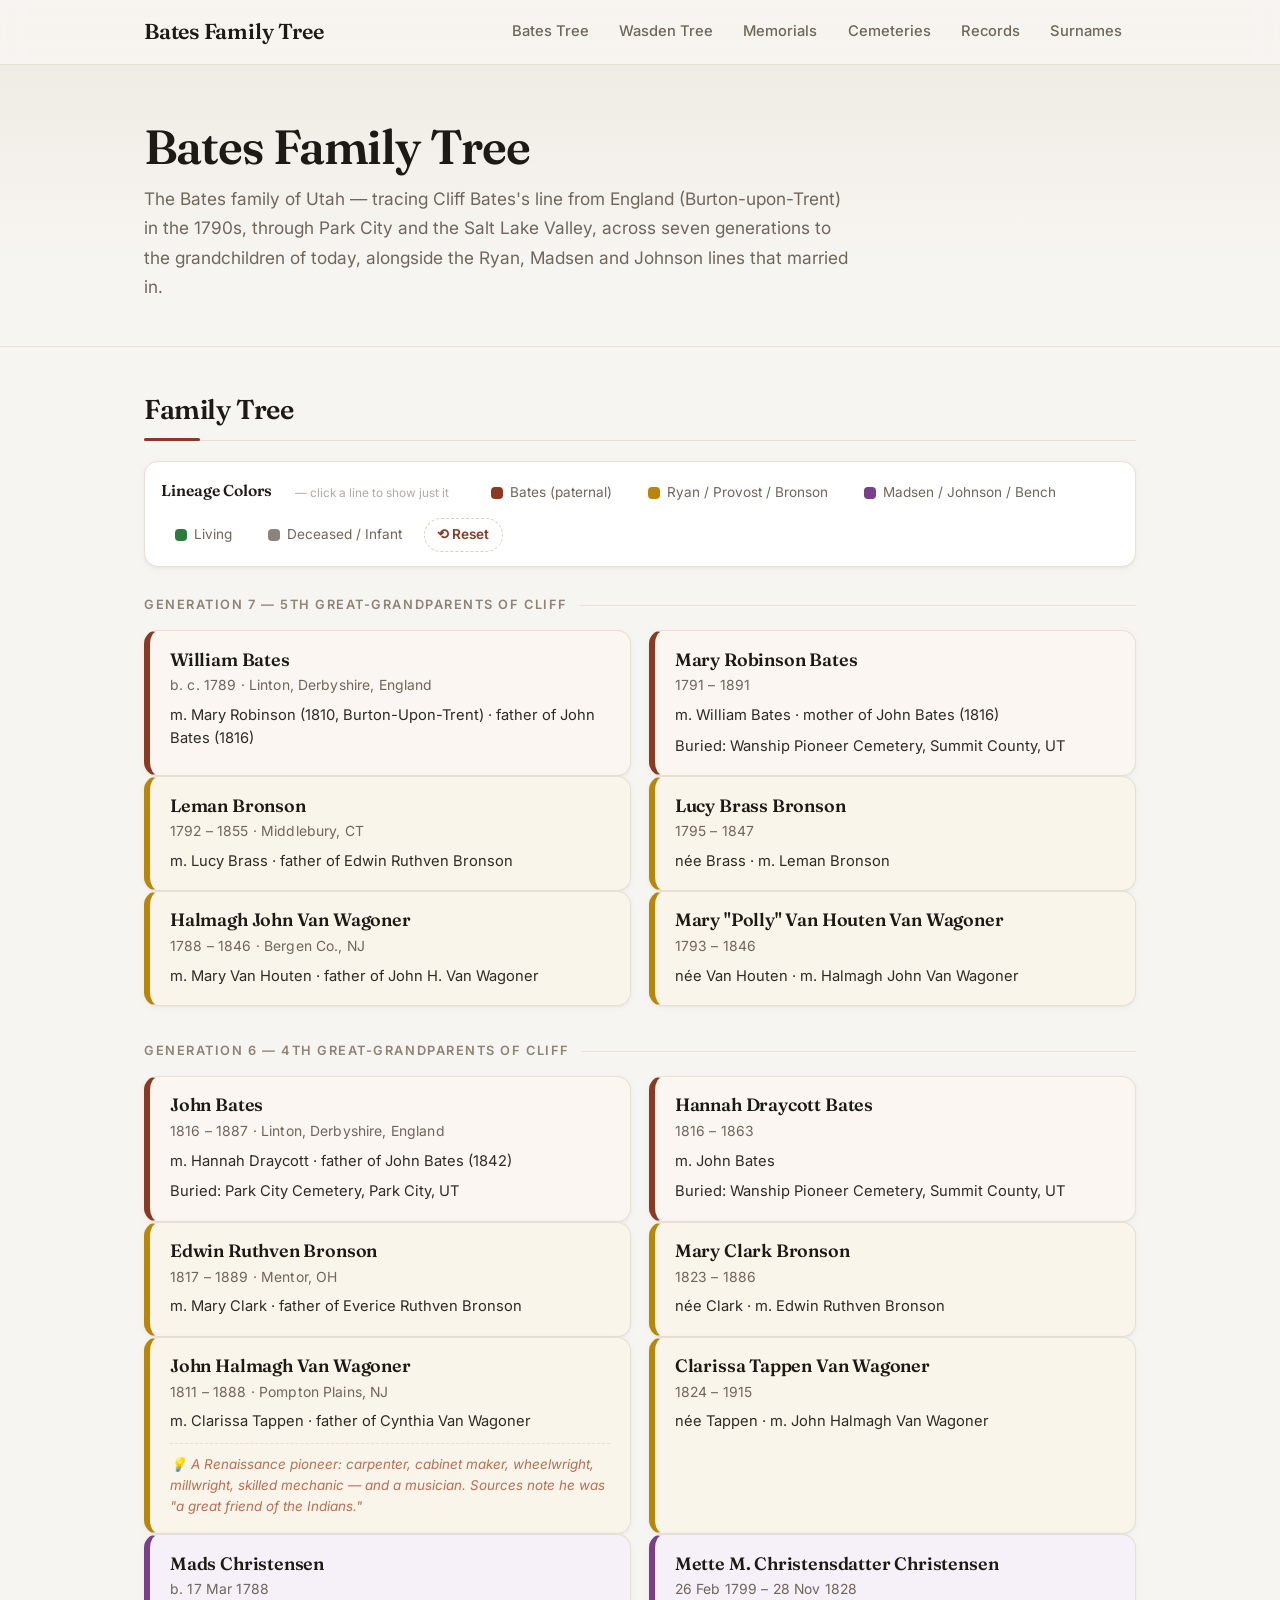
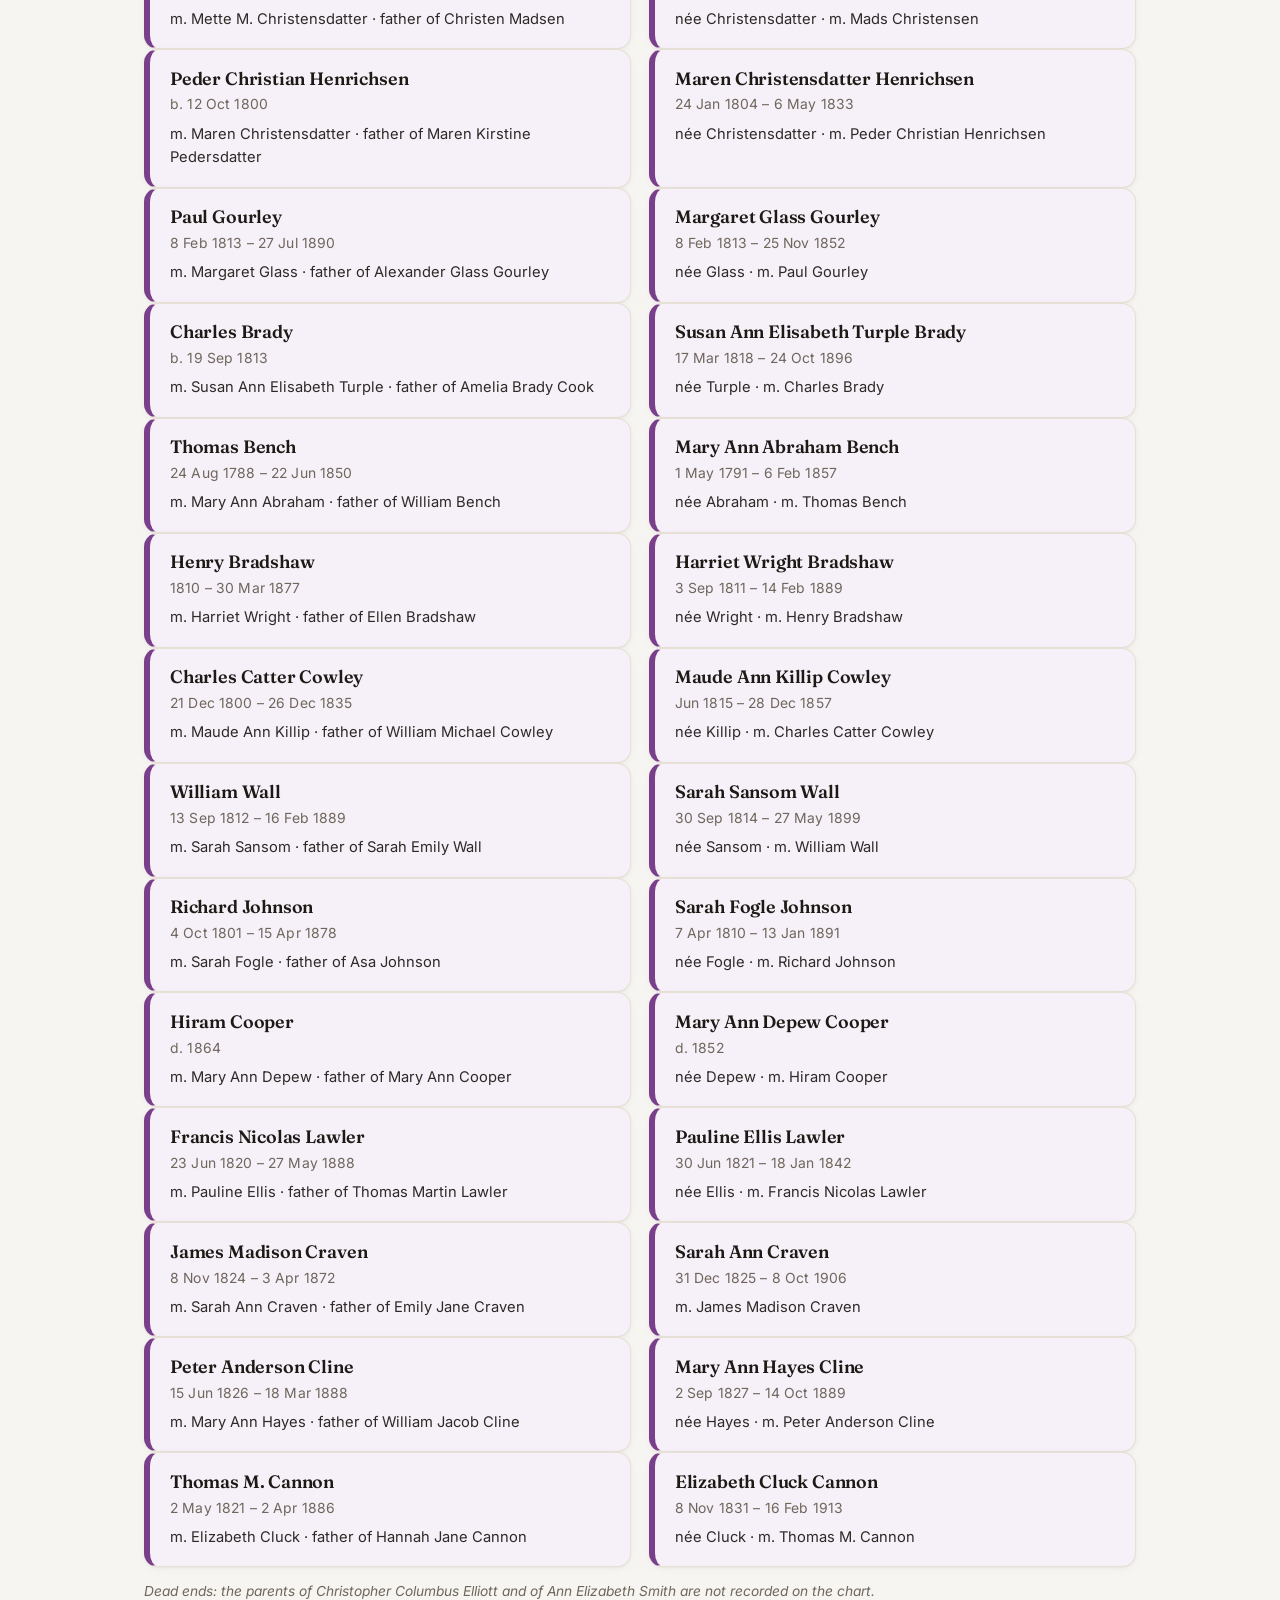
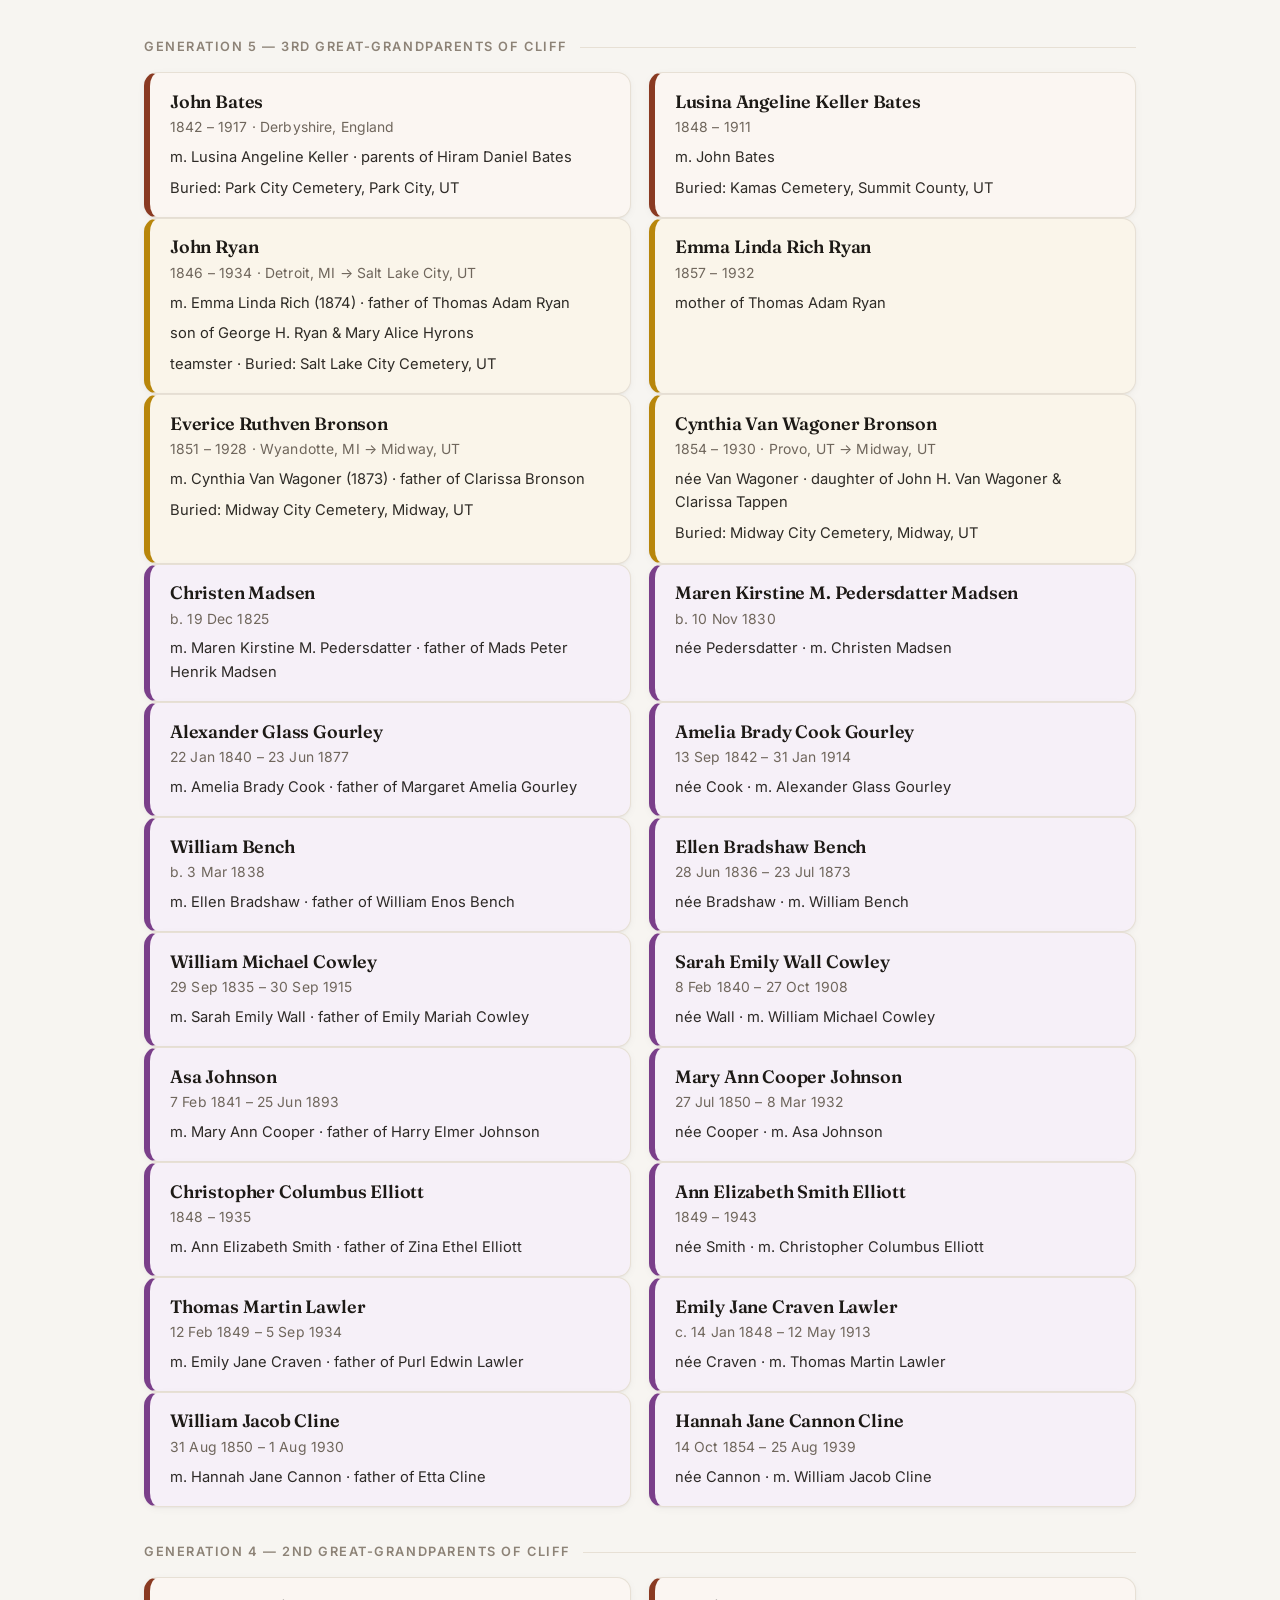
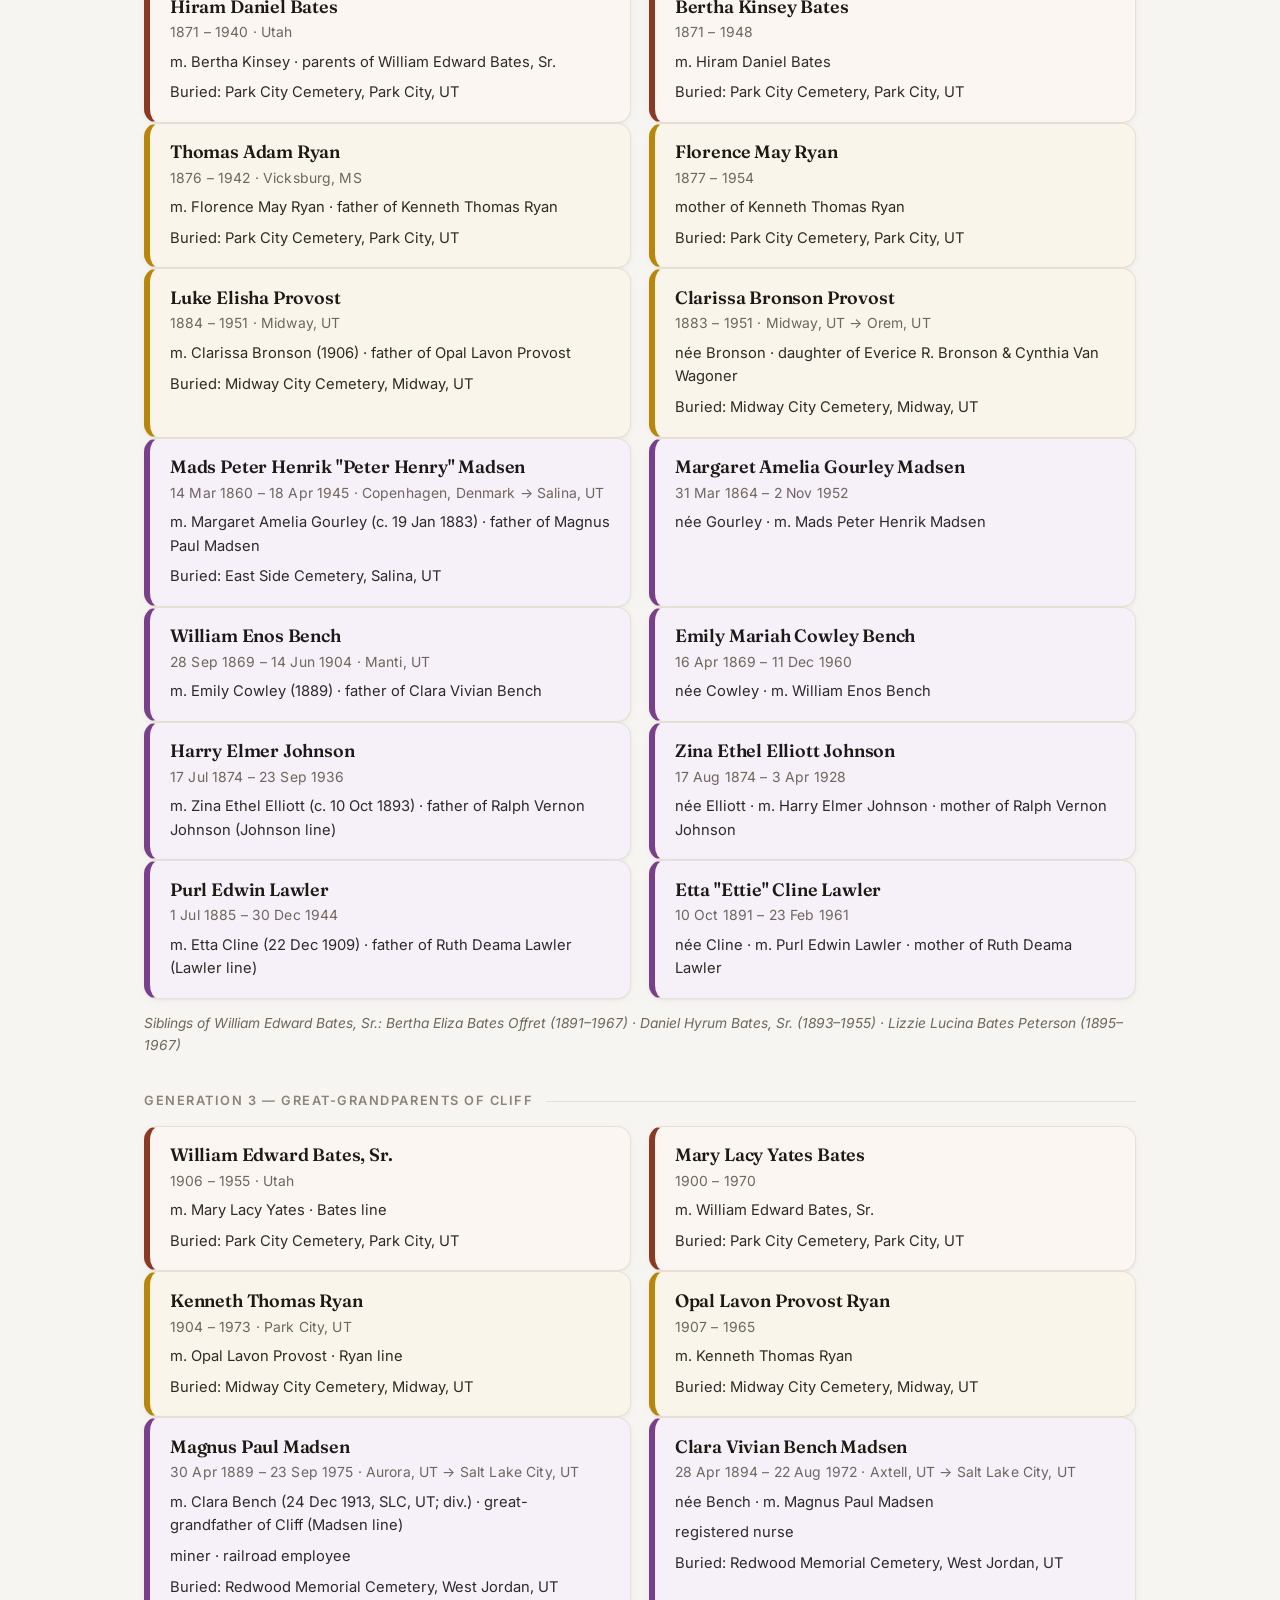
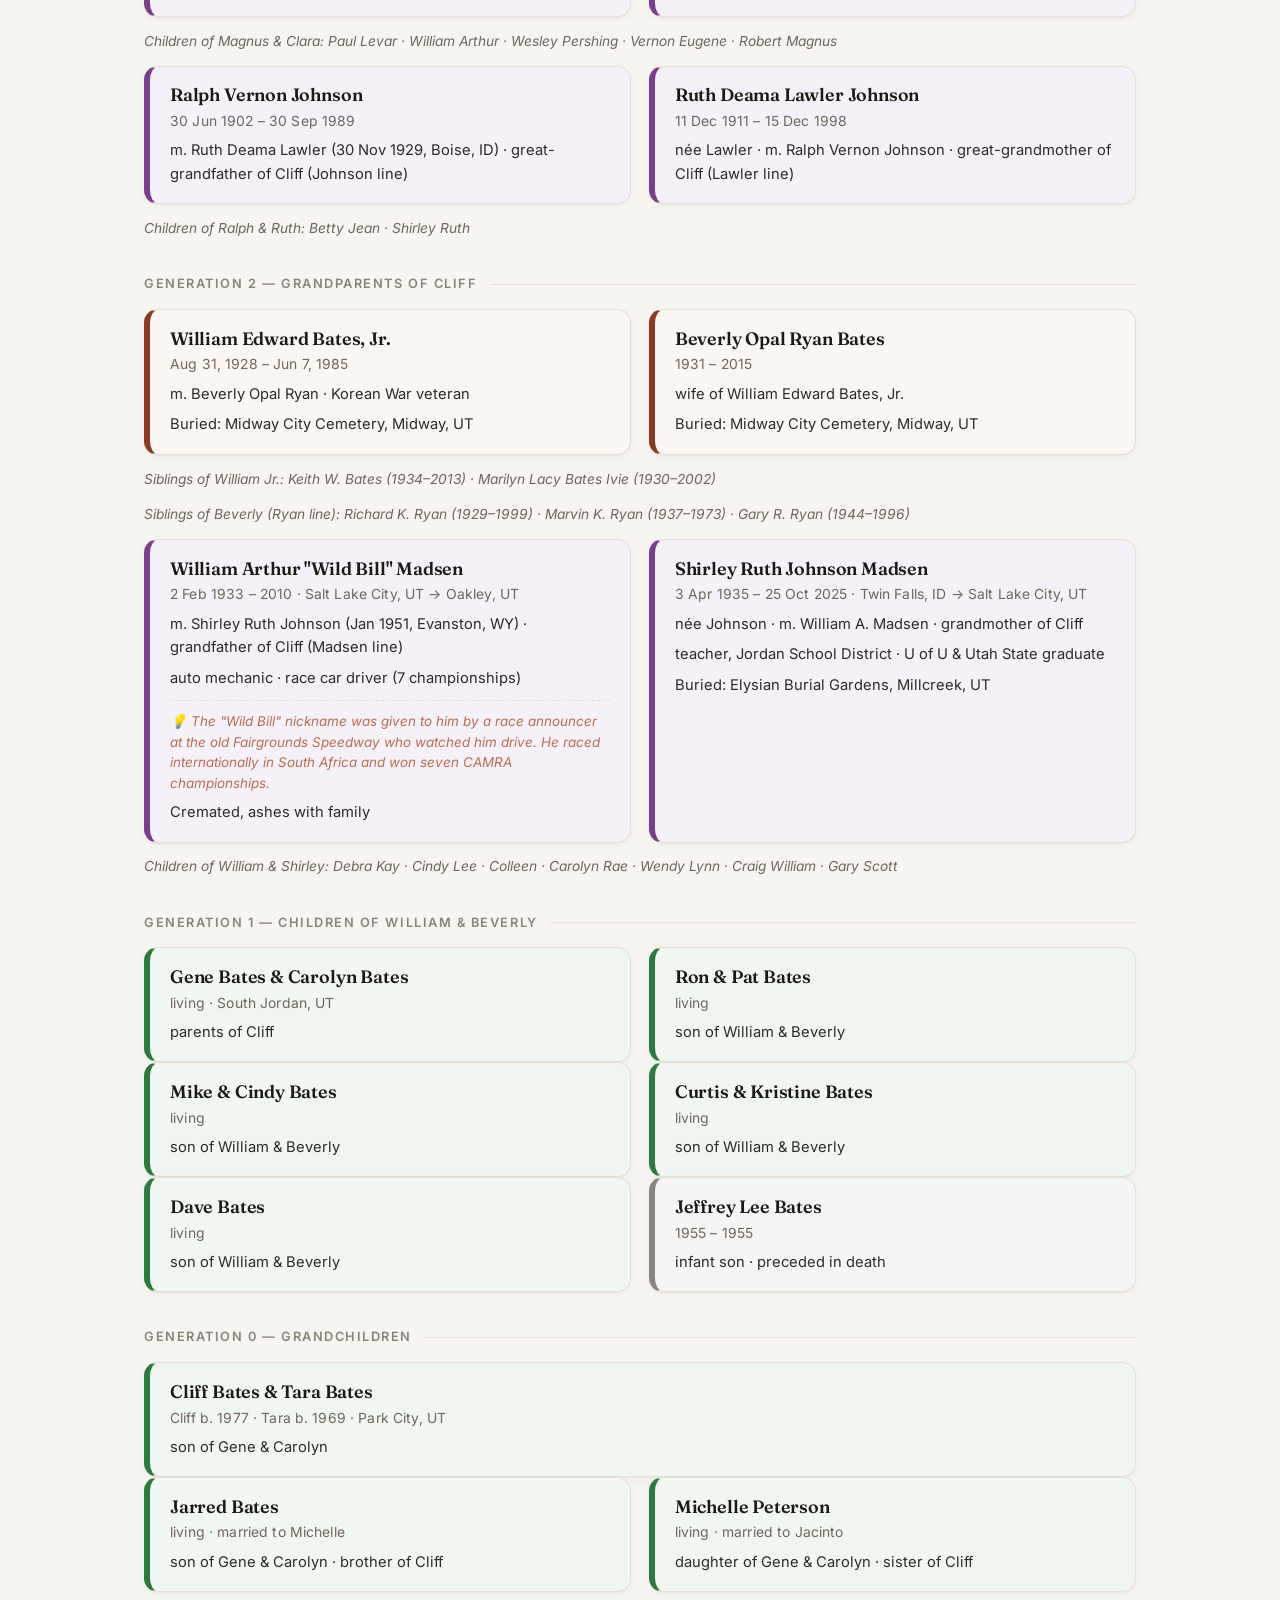
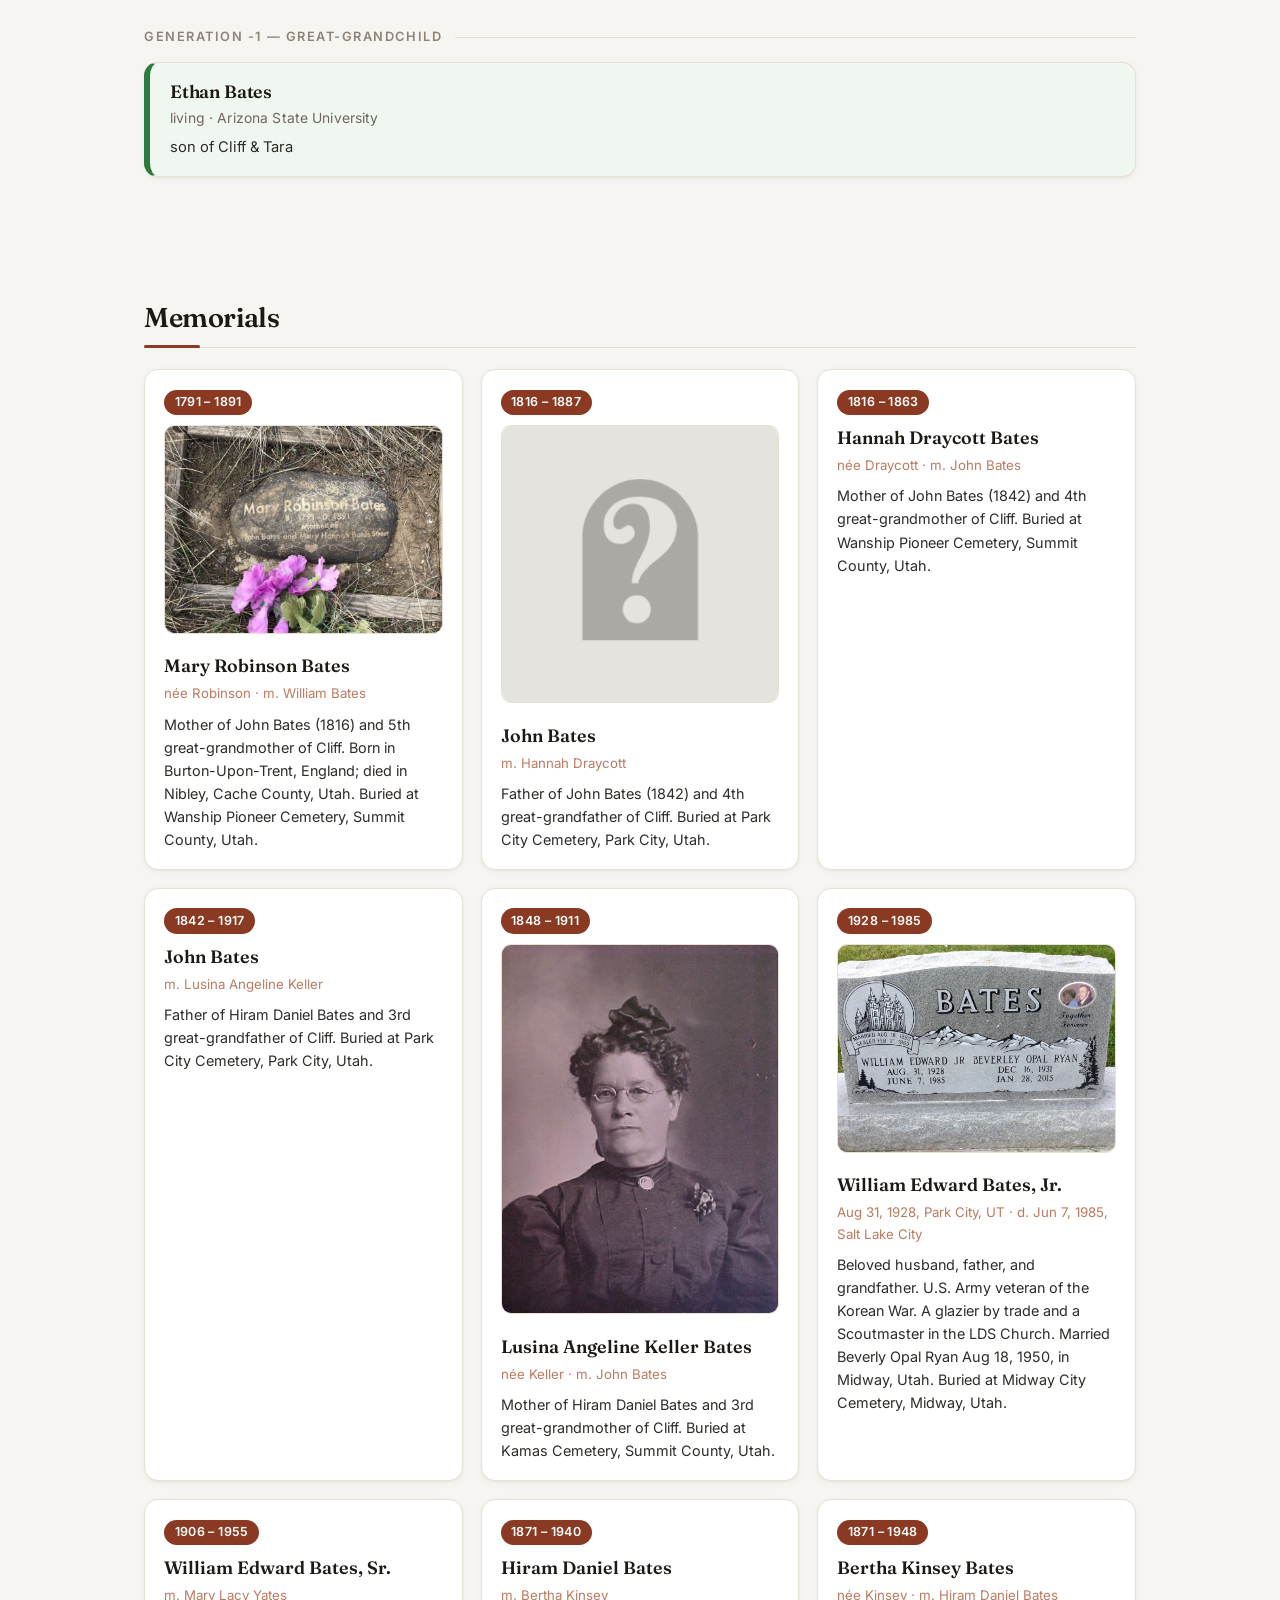
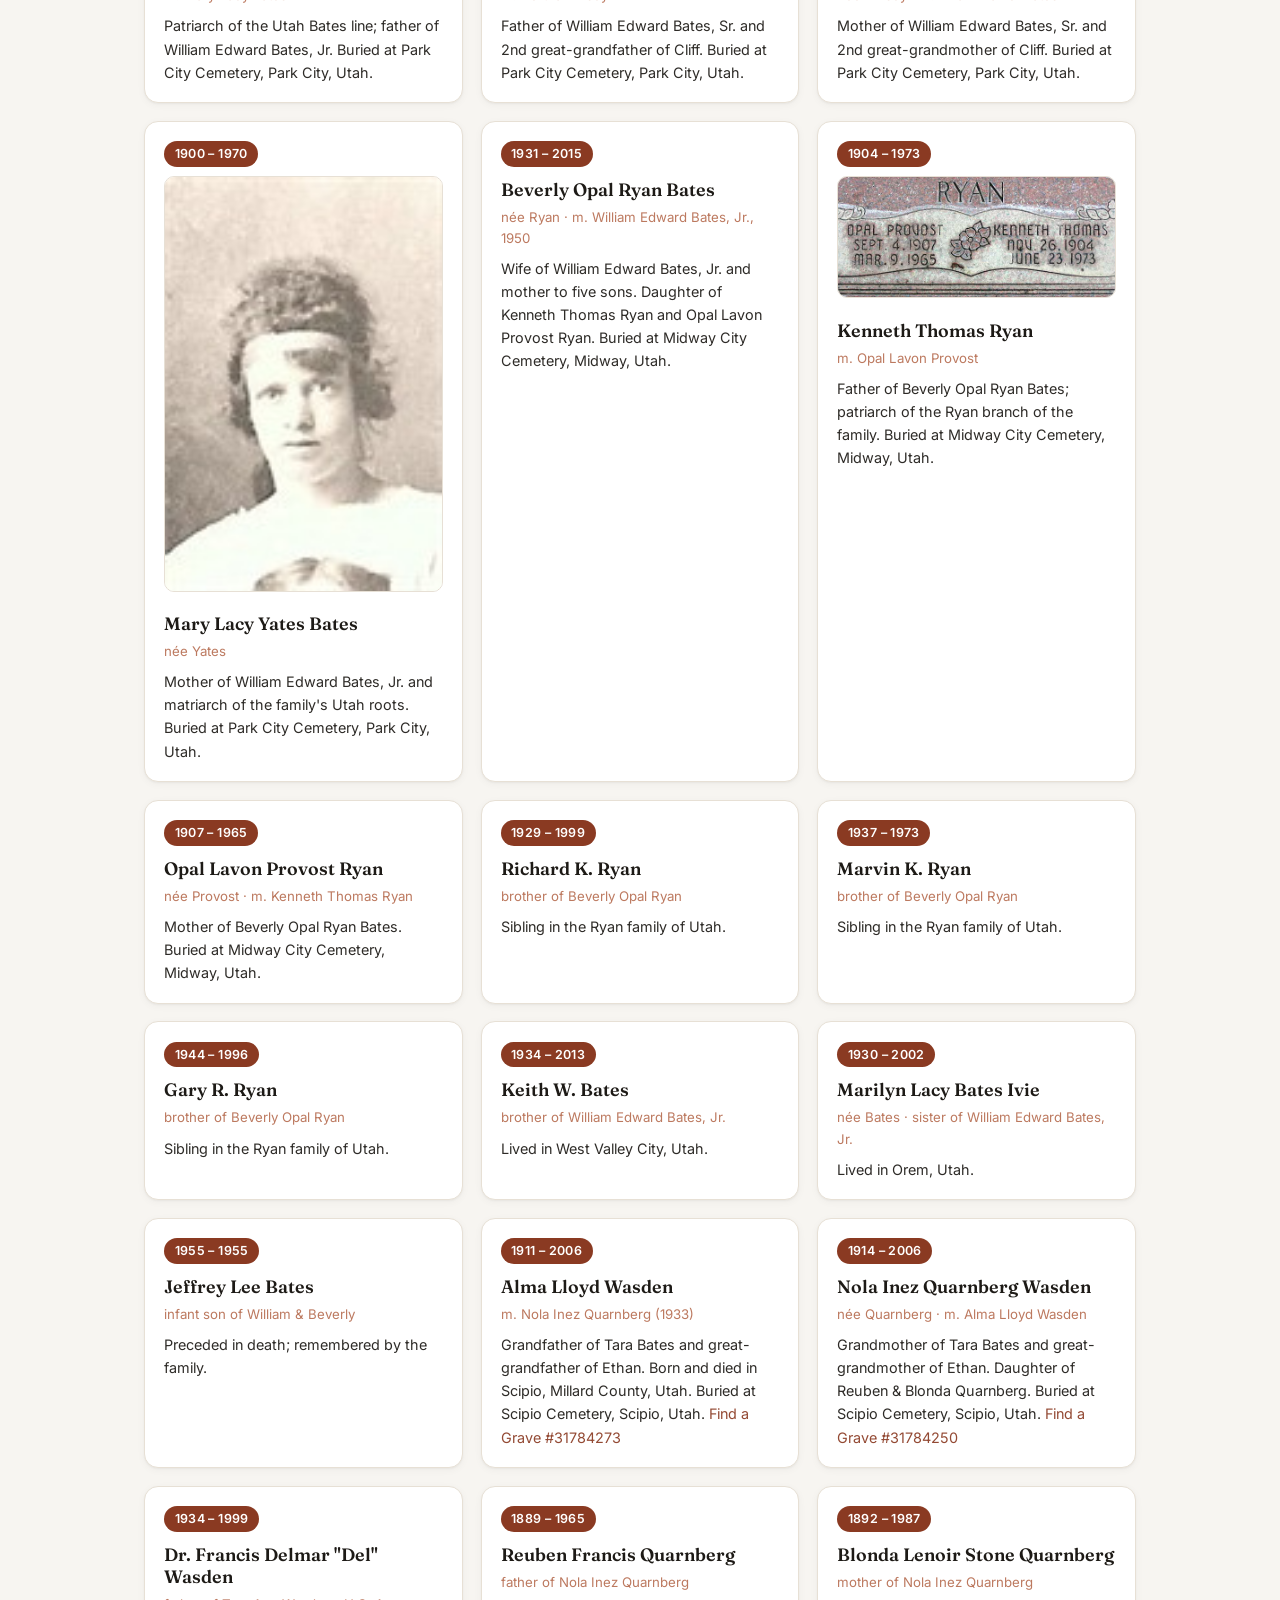
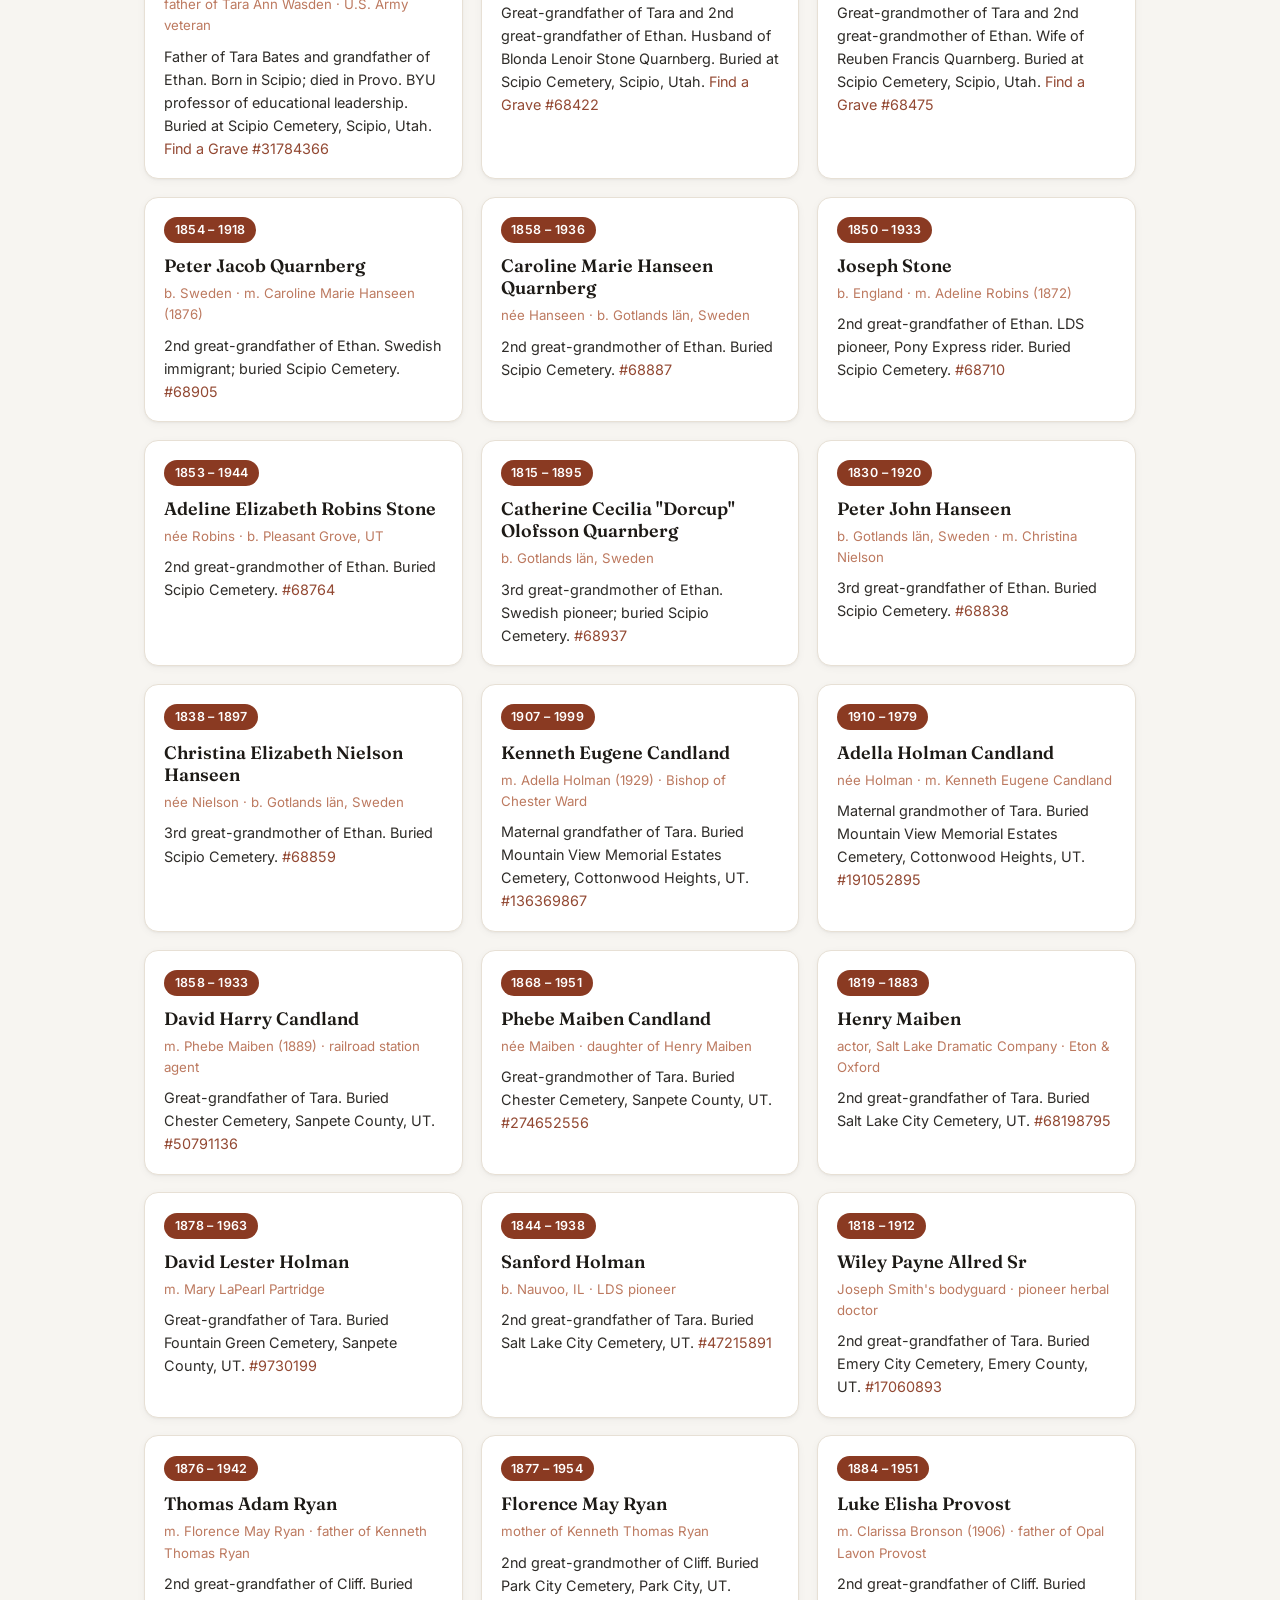
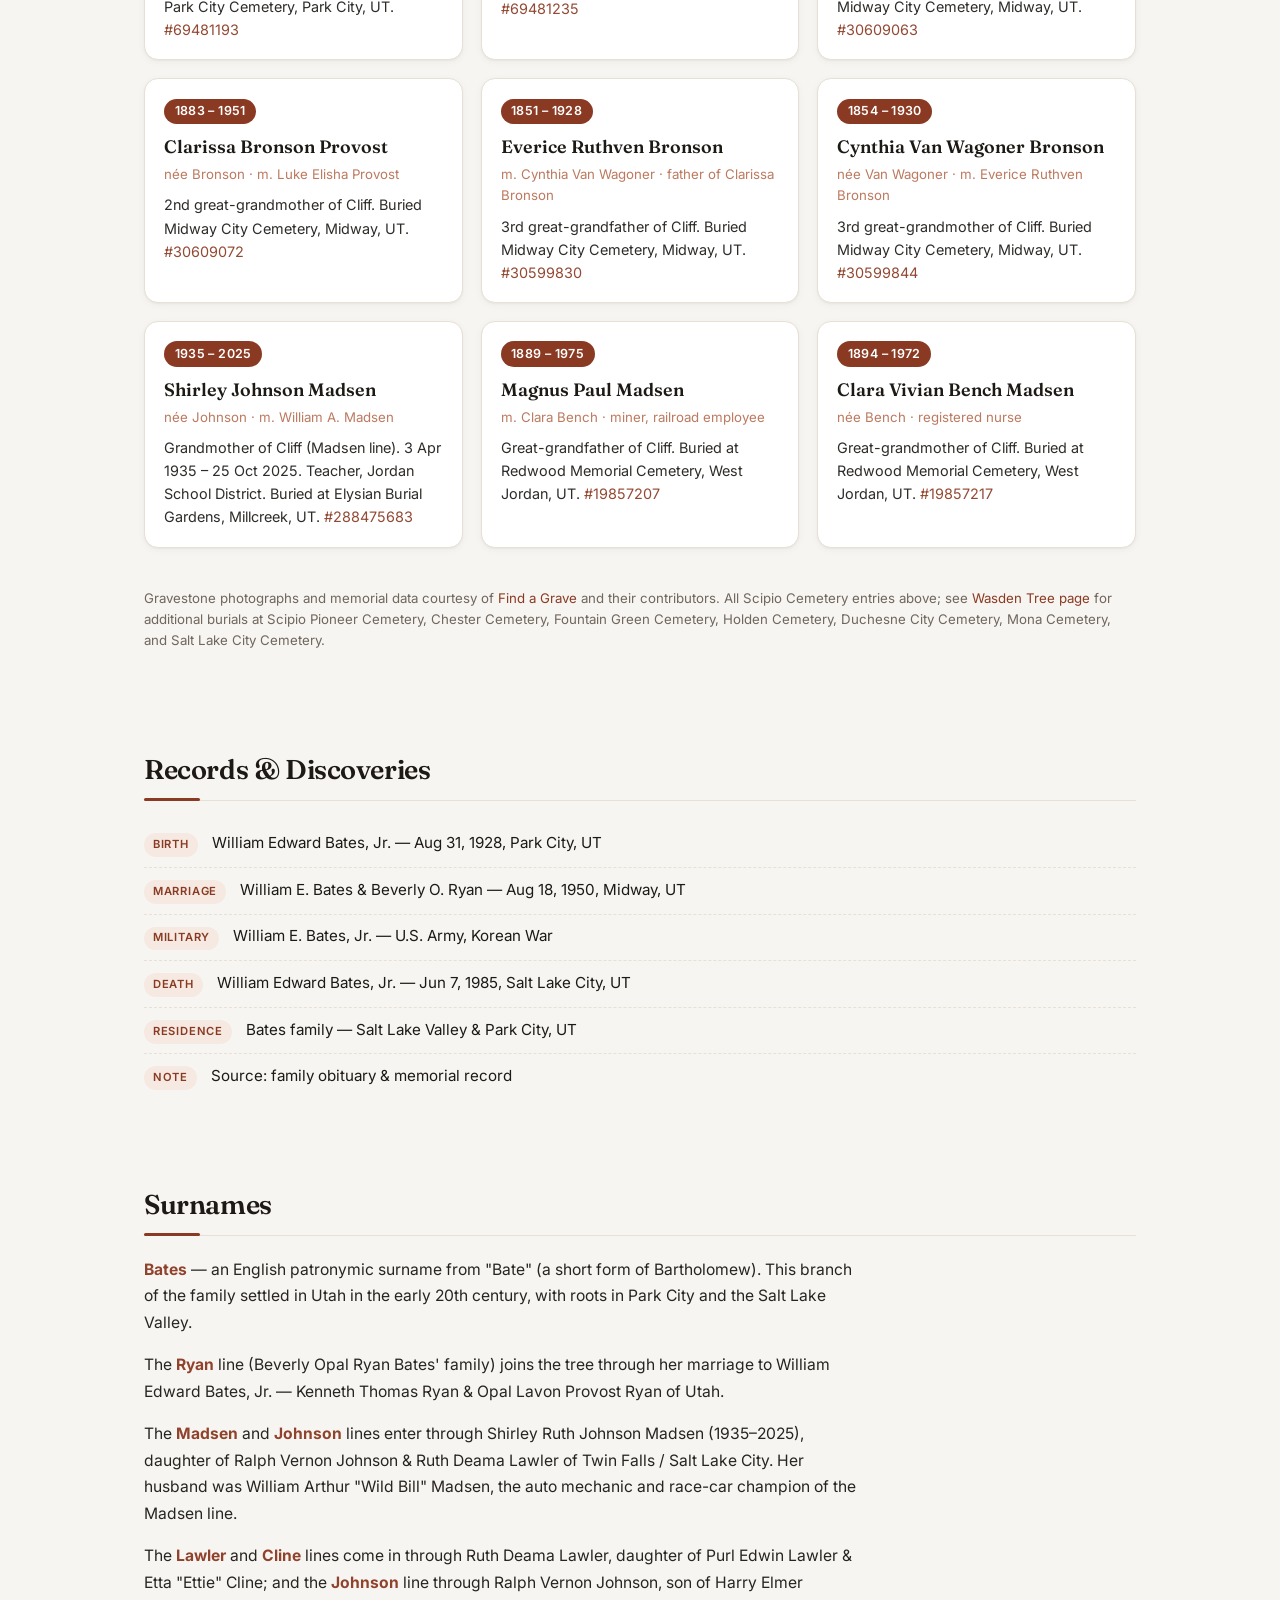
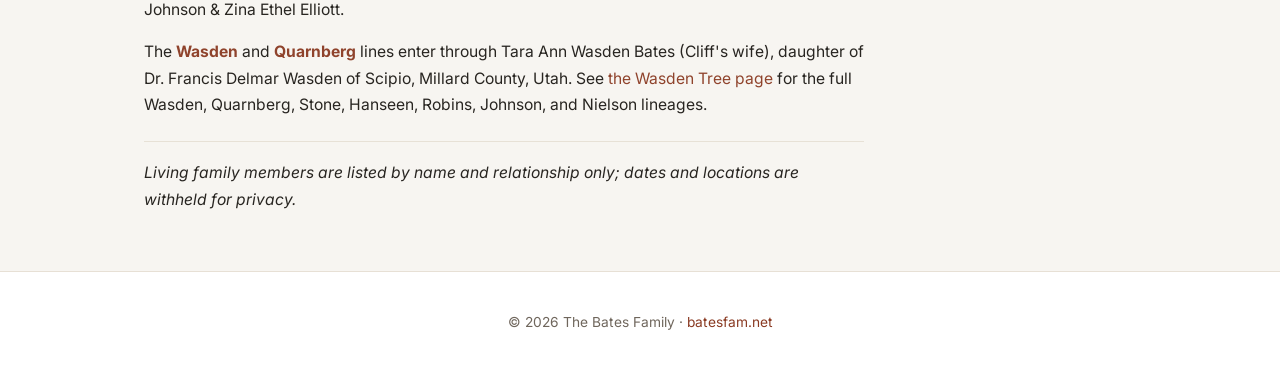
==== commit 9f0deae9: "Modernize genealogy site: editorial theme (Fraunces/Inter, frosted header, layered cards, dark mode)" ====
--- a/bates-family-tree.html
+++ b/bates-family-tree.html
@@ -4,6 +4,9 @@
   <meta charset="UTF-8" />
   <meta name="viewport" content="width=device-width, initial-scale=1.0" />
   <title>Bates Family Tree</title>
+  <link rel="preconnect" href="https://fonts.googleapis.com" />
+  <link rel="preconnect" href="https://fonts.gstatic.com" crossorigin />
+  <link href="https://fonts.googleapis.com/css2?family=Fraunces:opsz,wght@9..144,500;9..144,600;9..144,700&family=Inter:wght@400;500;600&display=swap" rel="stylesheet" />
   <link rel="stylesheet" href="genealogy.css" />
 
 <script data-goatcounter="https://cliffy2323.goatcounter.com/count" async src="//gc.zgo.at/count.js"></script></head>
--- a/genealogy.css
+++ b/genealogy.css
@@ -1,122 +1,297 @@
-/* The Bates Family Tree — genealogy.css */
+/* ==========================================================================
+   The Bates Family Tree — genealogy.css (modern editorial theme, 2026-09)
+   Refined serif display + clean UI sans · warm-paper light with auto dark mode
+   ========================================================================== */
+
+/* ---------- Design tokens ---------- */
 :root{
-  --bg:#f7f3ec;
-  --ink:#2b2620;
-  --muted:#6b6155;
-  --line:#ddd2c2;
-  --accent:#7a2e1d;      /* muted brick */
-  --accent-soft:#a8634a;
-  --card:#fffdf9;
-}
+  /* palette (light) */
+  --bg:#f7f5f1;            /* warm paper */
+  --bg-soft:#efece5;
+  --surface:#ffffff;
+  --surface-2:#fbfaf7;
+  --ink:#1d1a16;
+  --muted:#6f665c;
+  --faint:#8d8377;
+  --line:#e7e0d5;
+  --line-strong:#d8cfc0;
+
+  /* brand accent (muted brick / terracotta) */
+  --accent:#8a3a22;
+  --accent-soft:#b76e52;
+  --accent-tint:#f5e9e2;
+
+  /* lineage colors (light) */
+  --c-bates:#8a3a22;   /* paternal brick */
+  --c-ryan:#b8860b;    /* goldenrod */
+  --c-maternal:#1a7a8a;/* deep teal */
+  --c-madsen:#7a3f8a;  /* purple */
+  --c-living:#2d7a3e;  /* green */
+  --c-deceased:#8a847c;/* gray */
+
+  /* lineage tints (light) */
+  --t-bates:#fbf6f2;
+  --t-ryan:#faf5ea;
+  --t-maternal:#eef6f8;
+  --t-madsen:#f6f0f8;
+  --t-living:#f0f7f1;
+  --t-deceased:#f5f5f5;
+
+  /* surfaces & effects */
+  --shadow-sm:0 1px 2px rgba(29,26,22,.04),0 2px 8px rgba(29,26,22,.04);
+  --shadow-md:0 2px 4px rgba(29,26,22,.05),0 12px 28px rgba(29,26,22,.09);
+  --shadow-lg:0 4px 10px rgba(29,26,22,.06),0 24px 48px rgba(29,26,22,.12);
+  --radius:14px;
+  --radius-sm:9px;
+  --radius-pill:999px;
+
+  /* typography */
+  --font-display:"Fraunces",Georgia,"Times New Roman",serif;
+  --font-body:"Inter",-apple-system,BlinkMacSystemFont,"Segoe UI",Roboto,Helvetica,Arial,sans-serif;
+
+  --header-h:64px;
+  --ease:cubic-bezier(.4,0,.2,1);
+}
+
+/* ---------- Dark mode (automatic) ---------- */
+@media (prefers-color-scheme:dark){
+  :root{
+    --bg:#16130f;
+    --bg-soft:#1d1914;
+    --surface:#211c15;
+    --surface-2:#282218;
+    --ink:#ece7de;
+    --muted:#a89e8e;
+    --faint:#877d6e;
+    --line:#3a3329;
+    --line-strong:#4b4235;
+
+    --accent:#d07955;
+    --accent-soft:#e29a7a;
+    --accent-tint:#39261f;
+
+    --c-bates:#d07955;
+    --c-ryan:#d9a94b;
+    --c-maternal:#4fb5c6;
+    --c-madsen:#b878c9;
+    --c-living:#6fc184;
+    --c-deceased:#9a948a;
+
+    --t-bates:#241b15;
+    --t-ryan:#2a2316;
+    --t-maternal:#15242a;
+    --t-madsen:#251d28;
+    --t-living:#16271a;
+    --t-deceased:#22221f;
+
+    --shadow-sm:0 1px 2px rgba(0,0,0,.3),0 2px 8px rgba(0,0,0,.3);
+    --shadow-md:0 2px 4px rgba(0,0,0,.35),0 14px 32px rgba(0,0,0,.45);
+    --shadow-lg:0 4px 10px rgba(0,0,0,.4),0 28px 56px rgba(0,0,0,.55);
+  }
+}
+
+/* ---------- Base ---------- */
 *{box-sizing:border-box;}
+html{scroll-behavior:smooth;}
 body{
   margin:0;
-  font-family:-apple-system,BlinkMacSystemFont,"Segoe UI",Roboto,Helvetica,Arial,sans-serif;
+  font-family:var(--font-body);
+  font-size:16px;
   color:var(--ink);
   background:var(--bg);
-  line-height:1.55;
-}
-a{color:var(--accent);text-decoration:none;}
-a:hover{text-decoration:underline;}
-
+  line-height:1.6;
+  -webkit-font-smoothing:antialiased;
+  text-rendering:optimizeLegibility;
+}
+a{color:var(--accent);text-decoration:none;transition:color .18s var(--ease);}
+a:hover{color:var(--accent-soft);}
+a:focus-visible,button:focus-visible,summary:focus-visible{
+  outline:2px solid var(--accent-soft);outline-offset:2px;border-radius:4px;
+}
+
+.wrap{max-width:1040px;margin:0 auto;padding:0 1.5rem;}
+
+/* ---------- Header ---------- */
 .site-header{
-  background:var(--ink);
-  color:#fff;
-  border-bottom:4px solid var(--accent);
+  position:sticky;top:0;z-index:50;
+  background:color-mix(in srgb,var(--bg) 82%,transparent);
+  -webkit-backdrop-filter:blur(12px) saturate(160%);
+  backdrop-filter:blur(12px) saturate(160%);
+  border-bottom:1px solid var(--line);
 }
 .site-header .wrap{
   display:flex;align-items:center;justify-content:space-between;
-  flex-wrap:wrap;gap:.5rem;padding:.9rem 1.25rem;
-}
-.brand{font-family:Georgia,"Times New Roman",serif;font-size:1.25rem;color:#fff;font-weight:700;letter-spacing:.3px;}
-nav{display:flex;gap:1.1rem;flex-wrap:wrap;}
-nav a{color:#f0e9dd;font-size:.95rem;}
-nav a:hover{color:#fff;text-decoration:underline;}
-
-.wrap{max-width:980px;margin:0 auto;padding:0 1.25rem;}
+  flex-wrap:wrap;gap:.6rem 1.25rem;min-height:var(--header-h);
+  padding-top:.55rem;padding-bottom:.55rem;
+}
+.brand{
+  font-family:var(--font-display);font-size:1.35rem;font-weight:600;
+  color:var(--ink);letter-spacing:-.01em;line-height:1.1;
+}
+.brand:hover{color:var(--accent);text-decoration:none;}
+nav{display:flex;gap:.2rem;flex-wrap:wrap;align-items:center;}
+nav a{
+  color:var(--muted);font-size:.92rem;font-weight:500;
+  padding:.45rem .85rem;border-radius:var(--radius-pill);
+  transition:color .18s var(--ease),background .18s var(--ease);
+}
+nav a:hover{color:var(--ink);background:var(--surface);text-decoration:none;}
+
+/* ---------- Hero ---------- */
 .hero{
-  background:linear-gradient(180deg,#efe7d8,#f7f3ec);
+  padding:3.5rem 0 2.75rem;
+  background:linear-gradient(180deg,var(--bg-soft),var(--bg) 70%);
   border-bottom:1px solid var(--line);
-  padding:2.5rem 0 2rem;
-}
-.hero h1{font-family:Georgia,serif;font-size:2.1rem;margin:0 0 .4rem;color:var(--accent);}
-.tagline{font-size:1.05rem;color:var(--muted);max-width:62ch;margin:0;}
-
-section{padding:2.2rem 0;}
-h2{font-family:Georgia,serif;font-size:1.6rem;color:var(--accent);margin:0 0 1.2rem;border-bottom:2px solid var(--line);padding-bottom:.4rem;}
-
-/* Tree */
-.gen{margin-bottom:1.8rem;}
-.gen h3{font-size:1.05rem;color:var(--muted);text-transform:uppercase;letter-spacing:.5px;margin:0 0 .8rem;}
-.couple{display:flex;gap:1rem;flex-wrap:wrap;}
+}
+.hero h1{
+  font-family:var(--font-display);font-size:clamp(2rem,4.5vw,3rem);
+  font-weight:600;letter-spacing:-.02em;margin:0 0 .7rem;color:var(--ink);
+  line-height:1.08;
+}
+.tagline{font-size:1.08rem;color:var(--muted);max-width:64ch;margin:0;line-height:1.7;}
+
+/* ---------- Sections ---------- */
+section{padding:2.6rem 0;}
+h2{
+  font-family:var(--font-display);font-size:1.7rem;font-weight:600;
+  letter-spacing:-.015em;color:var(--ink);
+  margin:0 0 1.3rem;padding-bottom:.5rem;
+  border-bottom:1px solid var(--line);
+  position:relative;
+}
+h2::after{
+  content:"";position:absolute;left:0;bottom:-1px;width:56px;height:3px;
+  background:var(--accent);border-radius:3px;
+}
+
+/* ---------- Tree ---------- */
+.gen{margin-bottom:2.2rem;}
+.gen h3{
+  font-size:.8rem;font-weight:600;letter-spacing:.12em;text-transform:uppercase;
+  color:var(--faint);margin:0 0 .9rem;
+  display:flex;align-items:center;gap:.8rem;
+}
+.gen h3::after{content:"";flex:1;height:1px;background:var(--line);}
+.couple{display:flex;gap:1.1rem;flex-wrap:wrap;}
 .node{
-  flex:1 1 280px;background:var(--card);border:1px solid var(--line);
-  border-left:6px solid var(--accent-soft);border-radius:8px;padding:.9rem 1rem;
-}
-.node .name{display:block;font-weight:700;font-size:1.05rem;}
-.node .meta{display:block;color:var(--muted);font-size:.85rem;margin-top:.15rem;}
-.node .rel{display:block;font-size:.9rem;margin-top:.35rem;}
-.node .trivia{display:block;font-size:.82rem;margin-top:.4rem;font-style:italic;color:#7a3f8a;border-top:1px dashed var(--line);padding-top:.35rem;}
-.node.child{border-left-color:#2d7a3e;background:#f0f7f1;}
-.node.maternal{border-left-color:#1a7a8a;background:#eef6f8;}
-.node.ryan{border-left-color:#b8860b;background:#faf5ea;}
-.node.madsen{border-left-color:#7a3f8a;background:#f6f0f8;}
-.node.deceased{border-left-color:#888;background:#f5f5f5;}
-.sibnote{margin-top:.7rem;font-size:.85rem;color:var(--muted);font-style:italic;}
-
-/* Legend */
+  flex:1 1 300px;position:relative;
+  background:var(--surface);border:1px solid var(--line);
+  border-left:6px solid var(--accent-soft);
+  border-radius:var(--radius);
+  padding:1.1rem 1.25rem 1.05rem;
+  box-shadow:var(--shadow-sm);
+  transition:transform .22s var(--ease),box-shadow .22s var(--ease),border-color .22s var(--ease);
+}
+.node:hover{
+  transform:translateY(-3px);
+  box-shadow:var(--shadow-md);
+  border-color:var(--line-strong);
+}
+.node .name{
+  display:block;font-family:var(--font-display);font-size:1.12rem;
+  font-weight:600;color:var(--ink);letter-spacing:-.01em;line-height:1.25;
+}
+.node .meta{display:block;color:var(--muted);font-size:.87rem;margin-top:.2rem;letter-spacing:.01em;}
+.node .rel{display:block;font-size:.92rem;color:var(--ink);margin-top:.45rem;opacity:.92;}
+.node .trivia{
+  display:block;font-size:.84rem;margin-top:.6rem;font-style:italic;
+  color:var(--accent-soft);
+  border-top:1px dashed var(--line);padding-top:.6rem;line-height:1.55;
+}
+
+/* lineage accents + tints */
+.node{border-left-color:var(--c-bates);background:var(--t-bates);}
+.node.ryan{border-left-color:var(--c-ryan);background:var(--t-ryan);}
+.node.maternal{border-left-color:var(--c-maternal);background:var(--t-maternal);}
+.node.madsen{border-left-color:var(--c-madsen);background:var(--t-madsen);}
+.node.child{border-left-color:var(--c-living);background:var(--t-living);}
+.node.deceased{border-left-color:var(--c-deceased);background:var(--t-deceased);}
+
+.sibnote{margin-top:.8rem;font-size:.86rem;color:var(--muted);font-style:italic;}
+
+/* ---------- Legend (lineage filter) ---------- */
 .legend{
-  display:flex;flex-wrap:wrap;gap:.6rem 1.4rem;align-items:center;
-  background:var(--card);border:1px solid var(--line);border-radius:8px;
-  padding:.7rem 1rem;margin:0 0 1.5rem;font-size:.85rem;
-}
-.legend h4{margin:0;font-family:Georgia,serif;font-size:.95rem;color:var(--accent);}
-.legend span{display:inline-flex;align-items:center;gap:.4rem;white-space:nowrap;}
-.legend i{
-  display:inline-block;width:14px;height:14px;border-radius:3px;
-  border:1px solid rgba(0,0,0,.15);
-}
-.legend span{cursor:pointer;border-radius:6px;padding:2px 8px;margin:-2px -8px;transition:background .15s,box-shadow .15s;}
-.legend span:hover{background:#fff;}
-.legend span.active{background:#fff;box-shadow:0 0 0 2px var(--accent-soft);}
-.legend span .hint{opacity:.55;font-size:.72rem;margin-left:.35rem;}
-.legend .legend-reset{color:var(--accent);font-weight:700;border:1px dashed var(--line);border-radius:6px;padding:2px 10px;margin:-2px 0;}
-.legend .legend-reset.has-active{background:#fff;box-shadow:0 0 0 2px var(--accent-soft);}
-.legend .swatch-bates{background:#7a2e1d;}
-.legend .swatch-ryan{background:#b8860b;}
-.legend .swatch-maternal{background:#1a7a8a;}
-.legend .swatch-madsen{background:#7a3f8a;}
-.legend .swatch-living{background:#2d7a3e;}
-.legend .swatch-deceased{background:#888;}
-
-/* Memorials */
-.cards{display:grid;grid-template-columns:repeat(auto-fill,minmax(240px,1fr));gap:1rem;}
-.card.memorial{background:var(--card);border:1px solid var(--line);border-radius:8px;padding:1rem;box-shadow:0 1px 2px rgba(0,0,0,.04);}
-.card.memorial .stone{display:inline-block;background:var(--accent);color:#fff;font-size:.8rem;padding:.15rem .55rem;border-radius:20px;margin-bottom:.5rem;}
-.card.memorial h3{margin:.2rem 0 .4rem;font-size:1.1rem;font-family:Georgia,serif;}
-.card.memorial .meta{color:var(--accent-soft);font-size:.82rem;margin:.1rem 0;}
-.card.memorial p{font-size:.9rem;margin:.4rem 0 0;}
-.grave{width:100%;height:auto;border-radius:6px;margin-bottom:.5rem;}
-.source-note{font-size:.82rem;color:var(--muted);margin-top:1.2rem;grid-column:1/-1;}
-
-/* Records */
+  display:flex;flex-wrap:wrap;gap:.5rem .5rem;align-items:center;
+  background:var(--surface);border:1px solid var(--line);
+  border-radius:var(--radius);padding:.85rem 1rem;margin:0 0 1.8rem;
+  font-size:.85rem;box-shadow:var(--shadow-sm);
+}
+.legend h4{margin:0 .4rem 0 0;font-family:var(--font-display);font-size:.98rem;font-weight:600;color:var(--ink);}
+.legend h4 .hint{font-family:var(--font-body);font-weight:400;opacity:.55;font-size:.74rem;margin-left:.4rem;}
+.legend span{
+  display:inline-flex;align-items:center;gap:.45rem;white-space:nowrap;
+  cursor:pointer;border-radius:var(--radius-pill);padding:.32rem .8rem;
+  color:var(--muted);border:1px solid transparent;
+  transition:background .18s var(--ease),color .18s var(--ease),border-color .18s var(--ease),box-shadow .18s var(--ease);
+}
+.legend span:hover{background:var(--surface-2);color:var(--ink);border-color:var(--line-strong);}
+.legend span.active{background:var(--accent-tint);color:var(--accent);border-color:var(--accent-soft);box-shadow:0 0 0 3px color-mix(in srgb,var(--accent-soft) 22%,transparent);}
+.legend i{display:inline-block;width:12px;height:12px;border-radius:4px;flex:none;}
+.legend .swatch-bates{background:var(--c-bates);}
+.legend .swatch-ryan{background:var(--c-ryan);}
+.legend .swatch-maternal{background:var(--c-maternal);}
+.legend .swatch-madsen{background:var(--c-madsen);}
+.legend .swatch-living{background:var(--c-living);}
+.legend .swatch-deceased{background:var(--c-deceased);}
+.legend .legend-reset{color:var(--accent);font-weight:600;border:1px dashed var(--line-strong);}
+.legend .legend-reset:hover{border-color:var(--accent-soft);}
+.legend .legend-reset.has-active{background:var(--accent-tint);border-style:solid;border-color:var(--accent-soft);}
+
+/* ---------- Memorials ---------- */
+.cards{display:grid;grid-template-columns:repeat(auto-fill,minmax(250px,1fr));gap:1.1rem;}
+.card.memorial{
+  background:var(--surface);border:1px solid var(--line);
+  border-radius:var(--radius);padding:1.15rem 1.2rem;
+  box-shadow:var(--shadow-sm);
+  transition:transform .22s var(--ease),box-shadow .22s var(--ease),border-color .22s var(--ease);
+}
+.card.memorial:hover{transform:translateY(-3px);box-shadow:var(--shadow-md);border-color:var(--line-strong);}
+.card.memorial .stone{
+  display:inline-block;background:var(--accent);color:#fff;
+  font-size:.78rem;font-weight:600;letter-spacing:.03em;
+  padding:.18rem .65rem;border-radius:var(--radius-pill);margin-bottom:.6rem;
+  font-family:var(--font-body);
+}
+.card.memorial h3{margin:.15rem 0 .35rem;font-size:1.12rem;font-family:var(--font-display);font-weight:600;line-height:1.25;}
+.card.memorial .meta{color:var(--accent-soft);font-size:.83rem;margin:.1rem 0;}
+.card.memorial p{font-size:.9rem;margin:.5rem 0 0;color:var(--ink);opacity:.92;}
+.grave{width:100%;height:auto;border-radius:10px;margin-bottom:.7rem;border:1px solid var(--line);}
+.source-note{font-size:.83rem;color:var(--muted);margin-top:1.4rem;grid-column:1/-1;line-height:1.6;}
+
+/* ---------- Records ---------- */
 .record-list{list-style:none;padding:0;margin:0;}
-.record-list li{padding:.5rem 0;border-bottom:1px dashed var(--line);font-size:.95rem;}
-.tag{display:inline-block;background:#efe7d8;color:var(--accent);font-size:.72rem;font-weight:700;text-transform:uppercase;letter-spacing:.5px;padding:.12rem .5rem;border-radius:4px;margin-right:.6rem;}
-
-/* Surnames */
-.surnames p{font-size:.98rem;max-width:70ch;}
+.record-list li{padding:.62rem 0;border-bottom:1px dashed var(--line);font-size:.95rem;color:var(--ink);}
+.record-list li:last-child{border-bottom:none;}
+.tag{
+  display:inline-block;background:var(--accent-tint);color:var(--accent);
+  font-size:.7rem;font-weight:600;text-transform:uppercase;letter-spacing:.07em;
+  padding:.18rem .55rem;border-radius:var(--radius-pill);margin-right:.65rem;
+}
+
+/* ---------- Surnames ---------- */
+.surnames p{font-size:.98rem;max-width:72ch;line-height:1.7;color:var(--ink);opacity:.95;}
 .surnames strong{color:var(--accent);}
-.privacy{font-size:.85rem;color:var(--muted);font-style:italic;border-top:1px solid var(--line);padding-top:1rem;margin-top:1rem;}
-
-.site-footer{background:var(--ink);color:#cdbfae;padding:1.2rem 0;font-size:.85rem;}
-.site-footer a{color:#f0e9dd;}
-
-/* Tree line filter */
+.privacy{
+  font-size:.85rem;color:var(--muted);font-style:italic;
+  border-top:1px solid var(--line);padding-top:1.1rem;margin-top:1.4rem;
+}
+
+/* ---------- Footer ---------- */
+.site-footer{background:var(--surface);border-top:1px solid var(--line);padding:1.6rem 0;font-size:.86rem;color:var(--muted);}
+.site-footer .wrap{display:flex;justify-content:center;text-align:center;}
+.site-footer a{color:var(--accent);}
+
+/* ---------- Tree line filter (JS toggles these) ---------- */
 .gen.is-hidden{display:none;}
 .couple.is-hidden{display:none;}
 
-@media (max-width:560px){
-  .hero h1{font-size:1.7rem;}
-  nav{gap:.7rem;}
-}
+/* ---------- Responsive ---------- */
+@media (max-width:600px){
+  .site-header .wrap{justify-content:center;text-align:center;padding-top:.8rem;padding-bottom:.8rem;}
+  .wrap{padding:0 1.15rem;}
+  .hero{padding:2.4rem 0 2rem;}
+  section{padding:2rem 0;}
+  .node{flex-basis:100%;}
+  .legend{gap:.4rem .4rem;padding:.7rem .75rem;}
+  .legend span{padding:.28rem .65rem;}
+}
